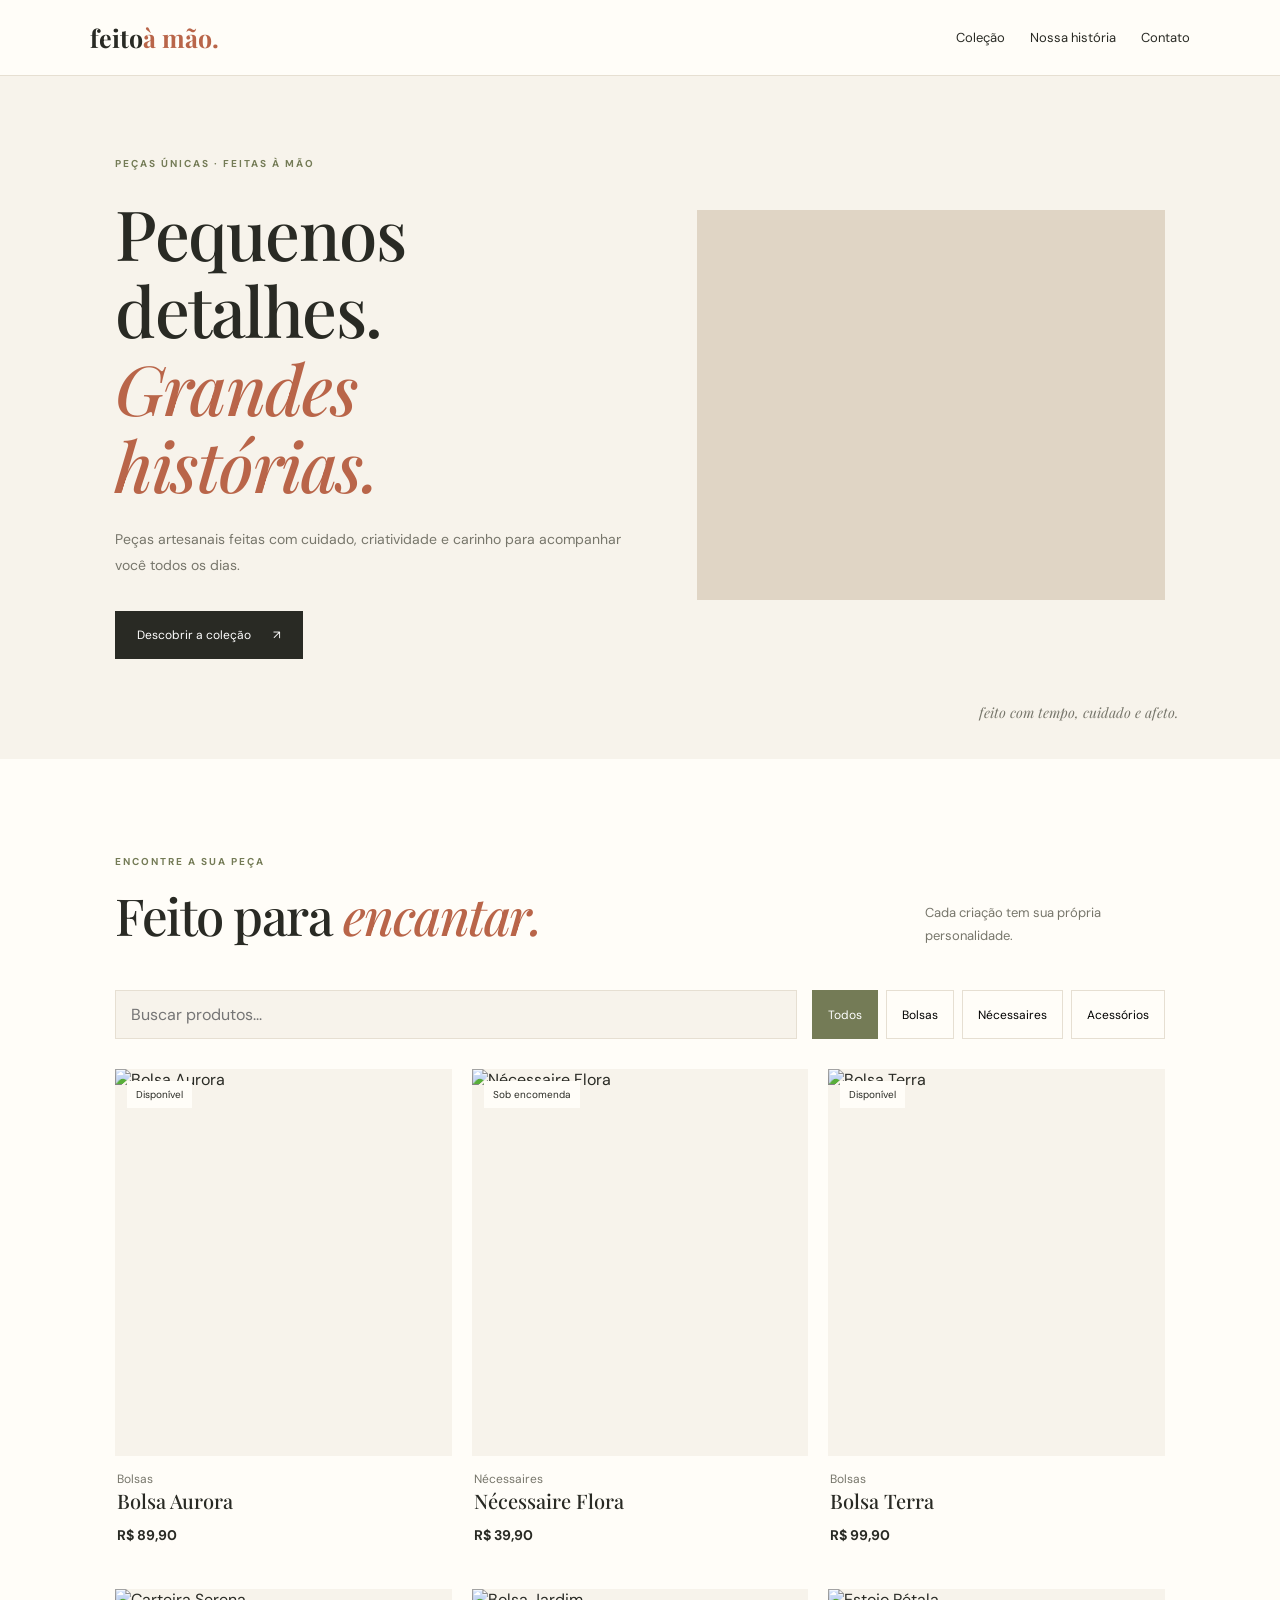
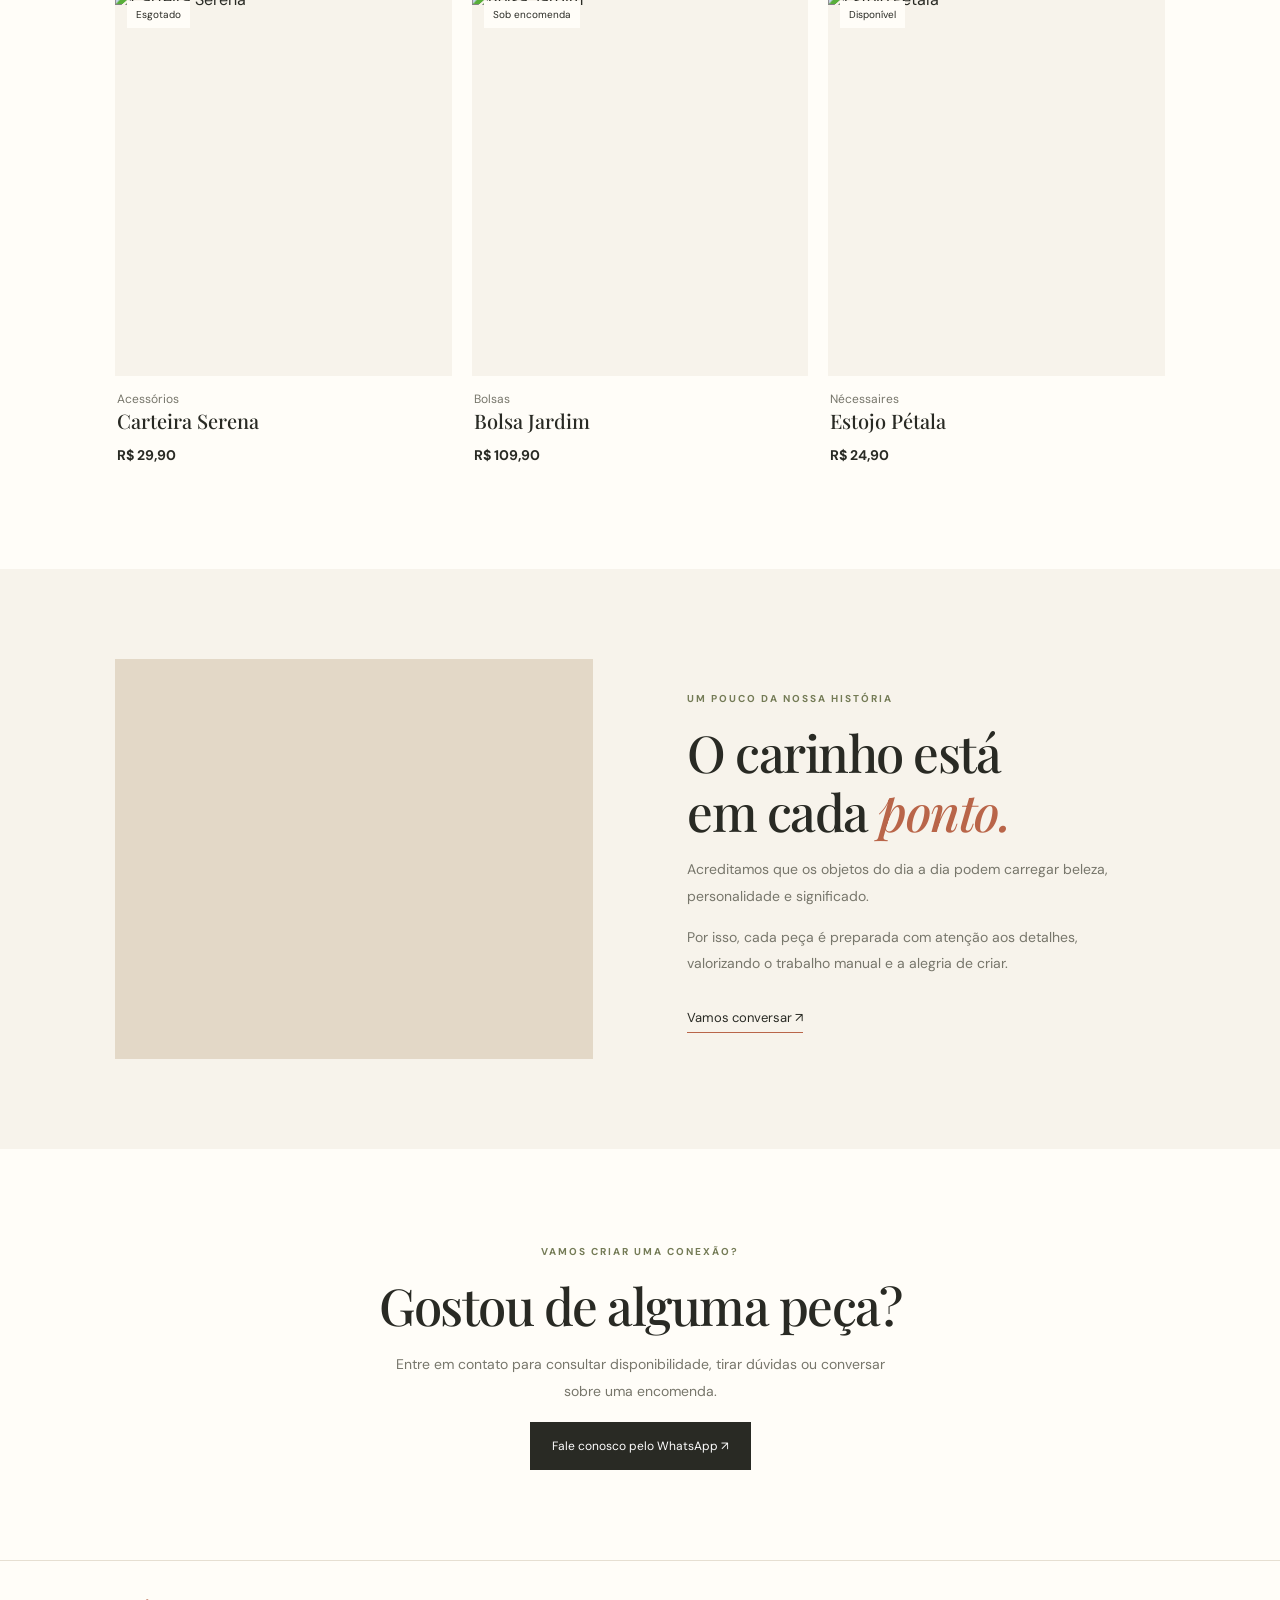
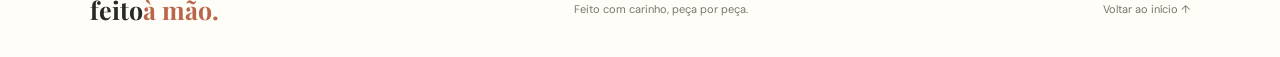
==== index.html @ cd2b4260 "Criar index.html" ====
<!DOCTYPE html>
<html lang="pt-BR">
<head>
  <meta charset="UTF-8">
  <meta name="viewport" content="width=device-width, initial-scale=1.0">
  <meta name="theme-color" content="#f7f3eb">
  <meta name="description" content="Peças artesanais feitas com carinho. Conheça nossa coleção de bolsas, nécessaires e acessórios.">
  <title>Feito à Mão | Vitrine Artesanal</title>

  <link rel="preconnect" href="https://fonts.googleapis.com">
  <link rel="preconnect" href="https://fonts.gstatic.com" crossorigin>
  <link href="https://fonts.googleapis.com/css2?family=DM+Sans:wght@400;500;600;700&family=Playfair+Display:wght@500;600;700&display=swap" rel="stylesheet">

  <link rel="stylesheet" href="styles.css">
  <script src="app.js" defer></script>
</head>
<body>
  <header class="header">
    <a class="logo" href="#inicio">feito<span>à mão.</span></a>
    <nav>
      <a href="#catalogo">Coleção</a>
      <a href="#sobre">Nossa história</a>
      <a href="#contato">Contato</a>
    </nav>
  </header>

  <main>
    <section class="hero" id="inicio">
      <div class="hero-text">
        <span class="eyebrow">PEÇAS ÚNICAS · FEITAS À MÃO</span>
        <h1>Pequenos detalhes.<br><em>Grandes histórias.</em></h1>
        <p>Peças artesanais feitas com cuidado, criatividade e carinho para acompanhar você todos os dias.</p>
        <a class="button" href="#catalogo">Descobrir a coleção <span>↗</span></a>
      </div>
      <div class="hero-image" role="img" aria-label="Peças artesanais em tons naturais"></div>
      <div class="hero-note">feito com tempo, cuidado e afeto.</div>
    </section>

    <section class="catalog section" id="catalogo">
      <div class="section-heading">
        <div>
          <span class="eyebrow">ENCONTRE A SUA PEÇA</span>
          <h2>Feito para <em>encantar.</em></h2>
        </div>
        <p>Cada criação tem sua própria personalidade.</p>
      </div>

      <div class="filters">
        <input id="search" type="search" placeholder="Buscar produtos..." aria-label="Buscar produtos">
        <div id="categories" class="categories"></div>
      </div>

      <div id="products" class="products"></div>
      <p id="empty" class="empty" hidden>Nenhum produto encontrado. Tente outra busca.</p>
    </section>

    <section class="about section" id="sobre">
      <div class="about-image" role="img" aria-label="Materiais de costura e artesanato"></div>
      <div class="about-text">
        <span class="eyebrow">UM POUCO DA NOSSA HISTÓRIA</span>
        <h2>O carinho está<br>em cada <em>ponto.</em></h2>
        <p>Acreditamos que os objetos do dia a dia podem carregar beleza, personalidade e significado.</p>
        <p>Por isso, cada peça é preparada com atenção aos detalhes, valorizando o trabalho manual e a alegria de criar.</p>
        <a href="#contato" class="text-link">Vamos conversar ↗</a>
      </div>
    </section>

    <section class="contact section" id="contato">
      <span class="eyebrow">VAMOS CRIAR UMA CONEXÃO?</span>
      <h2>Gostou de alguma peça?</h2>
      <p>Entre em contato para consultar disponibilidade, tirar dúvidas ou conversar sobre uma encomenda.</p>
      <a class="button" id="contact-link" href="#catalogo">Fale conosco pelo WhatsApp ↗</a>
    </section>
  </main>

  <footer>
    <a class="logo" href="#inicio">feito<span>à mão.</span></a>
    <p>Feito com carinho, peça por peça.</p>
    <a href="#inicio">Voltar ao início ↑</a>
  </footer>

  <dialog id="product-dialog" class="product-dialog">
    <button id="close-dialog" class="close-dialog" aria-label="Fechar">×</button>
    <div id="dialog-content"></div>
  </dialog>
</body>
</html>
---- styles.css ----
:root {
  --cream: #f7f3eb;
  --paper: #fffdf8;
  --ink: #292a24;
  --muted: #77766b;
  --clay: #b96549;
  --olive: #747b56;
  --line: #e6dfd2;
  --serif: "Playfair Display", Georgia, serif;
  --sans: "DM Sans", Arial, sans-serif;
}

* { box-sizing: border-box; }

html {
  scroll-behavior: smooth;
  scroll-padding-top: 85px;
}

body {
  margin: 0;
  background: var(--paper);
  color: var(--ink);
  font-family: var(--sans);
}

a { color: inherit; text-decoration: none; }
button, input { font: inherit; }

.header {
  min-height: 76px;
  padding: 18px 7%;
  display: flex;
  justify-content: space-between;
  align-items: center;
  gap: 20px;
  border-bottom: 1px solid var(--line);
  background: var(--paper);
}

.logo {
  font-family: var(--serif);
  font-size: 25px;
  font-weight: 700;
  white-space: nowrap;
}

.logo span { color: var(--clay); }

nav { display: flex; gap: 25px; font-size: 13px; }
nav a:hover, footer a:hover { color: var(--clay); }

.hero {
  position: relative;
  display: grid;
  grid-template-columns: 1fr 0.9fr;
  align-items: center;
  gap: 6%;
  padding: 75px 9% 100px;
  background: var(--cream);
}

.hero-text { max-width: 520px; }
.eyebrow {
  color: var(--olive);
  font-size: 10px;
  letter-spacing: 2px;
  font-weight: 700;
}

h1, h2 {
  font-family: var(--serif);
  font-weight: 500;
  letter-spacing: -1.5px;
}

h1 { font-size: clamp(42px, 5.4vw, 72px); line-height: 1.12; margin: 22px 0; }
h2 { font-size: clamp(34px, 4vw, 51px); line-height: 1.15; margin: 16px 0; }
h1 em, h2 em { color: var(--clay); font-weight: 500; }

.hero-text p, .about-text p, .contact p {
  color: var(--muted);
  line-height: 1.9;
  font-size: 14px;
}

.button {
  display: inline-flex;
  align-items: center;
  justify-content: center;
  gap: 22px;
  padding: 15px 21px;
  background: var(--ink);
  color: white;
  font-size: 12px;
  margin-top: 18px;
  border: 1px solid var(--ink);
  transition: background .2s, transform .2s;
}

.button:hover { background: var(--clay); border-color: var(--clay); transform: translateY(-2px); }

.hero-image {
  min-height: 390px;
  background: #e0d5c5 url("https://images.unsplash.com/photo-1553062407-98eeb64c6a62?auto=format&fit=crop&w=1000&q=85") center/cover;
}

.hero-note {
  position: absolute;
  right: 8%;
  bottom: 37px;
  font-family: var(--serif);
  font-style: italic;
  color: var(--muted);
  font-size: 14px;
}

.section { padding: 90px 9%; }

.section-heading {
  display: flex;
  align-items: end;
  justify-content: space-between;
  gap: 25px;
  margin-bottom: 30px;
}

.section-heading p { max-width: 240px; color: var(--muted); font-size: 13px; line-height: 1.8; }

.filters { display: flex; flex-wrap: wrap; gap: 15px; margin-bottom: 30px; }

#search {
  flex: 1;
  min-width: 180px;
  padding: 13px 15px;
  background: var(--cream);
  border: 1px solid var(--line);
  outline-color: var(--clay);
}

.categories { display: flex; flex-wrap: wrap; gap: 8px; }

.category-button {
  padding: 12px 15px;
  border: 1px solid var(--line);
  background: transparent;
  cursor: pointer;
  font-size: 12px;
}

.category-button.active, .category-button:hover {
  background: var(--olive);
  color: white;
  border-color: var(--olive);
}

.products {
  display: grid;
  grid-template-columns: repeat(3, minmax(0, 1fr));
  gap: 30px 20px;
}

.product-card { min-width: 0; cursor: pointer; }

.product-image {
  position: relative;
  aspect-ratio: 4 / 4.6;
  overflow: hidden;
  background: var(--cream);
}

.product-image img {
  width: 100%;
  height: 100%;
  object-fit: cover;
  transition: transform .4s;
}

.product-card:hover img { transform: scale(1.04); }

.product-status {
  position: absolute;
  top: 12px;
  left: 12px;
  padding: 7px 9px;
  background: var(--paper);
  font-size: 10px;
}

.product-info { padding: 15px 2px; }
.product-info h3 { margin: 0 0 7px; font-family: var(--serif); font-size: 20px; font-weight: 500; }
.product-info p { margin: 0; color: var(--muted); font-size: 12px; }
.product-price { display: block; margin-top: 12px; font-weight: 700; font-size: 14px; }

.empty { color: var(--muted); text-align: center; padding: 35px; }

.about {
  display: grid;
  grid-template-columns: 1fr 1fr;
  align-items: center;
  gap: 9%;
  background: var(--cream);
}

.about-image {
  min-height: 400px;
  background: #e3d8c7 url("https://images.unsplash.com/photo-1452860606245-08befc0ff44b?auto=format&fit=crop&w=1000&q=85") center/cover;
}

.about-text { max-width: 440px; }
.text-link { display: inline-block; margin-top: 18px; border-bottom: 1px solid var(--clay); padding-bottom: 6px; font-size: 13px; }

.contact { text-align: center; max-width: 760px; margin: auto; }
.contact p { max-width: 520px; margin: 0 auto; }

footer {
  padding: 30px 7%;
  display: flex;
  align-items: center;
  justify-content: space-between;
  gap: 20px;
  border-top: 1px solid var(--line);
}

footer p, footer > a:last-child { font-size: 11px; color: var(--muted); }

.product-dialog {
  border: 0;
  padding: 30px;
  width: min(560px, calc(100% - 28px));
  max-height: 90vh;
  overflow: auto;
  background: var(--paper);
  color: var(--ink);
}

.product-dialog::backdrop { background: #171711b8; }

.close-dialog {
  float: right;
  border: 0;
  background: transparent;
  font-size: 30px;
  cursor: pointer;
}

.dialog-image { width: 100%; max-height: 340px; object-fit: cover; }
.dialog-description { color: var(--muted); line-height: 1.8; }

@media (max-width: 700px) {
  .header { padding: 17px 5%; flex-wrap: wrap; }
  .logo { font-size: 23px; }
  nav { gap: 14px; font-size: 11px; }
  .hero { grid-template-columns: 1fr; padding: 55px 6% 75px; gap: 30px; }
  .hero-image { min-height: 290px; }
  .hero-note { right: 6%; bottom: 25px; font-size: 12px; }
  .section { padding: 65px 6%; }
  .section-heading { align-items: start; flex-direction: column; gap: 0; }
  .products { grid-template-columns: repeat(2, minmax(0, 1fr)); gap: 23px 13px; }
  .product-info h3 { font-size: 17px; }
  .about { grid-template-columns: 1fr; gap: 35px; }
  .about-image { min-height: 280px; }
  footer { padding: 25px 6%; flex-wrap: wrap; }
  footer p { order: 3; width: 100%; }
}

@media (max-width: 380px) {
  nav { gap: 9px; }
  .products { grid-template-columns: 1fr; }
  .product-image { aspect-ratio: 4 / 3.5; }
}

@media (prefers-reduced-motion: reduce) {
  *, *::before, *::after {
    scroll-behavior: auto !important;
    transition-duration: .01ms !important;
    animation-duration: .01ms !important;
  }
}
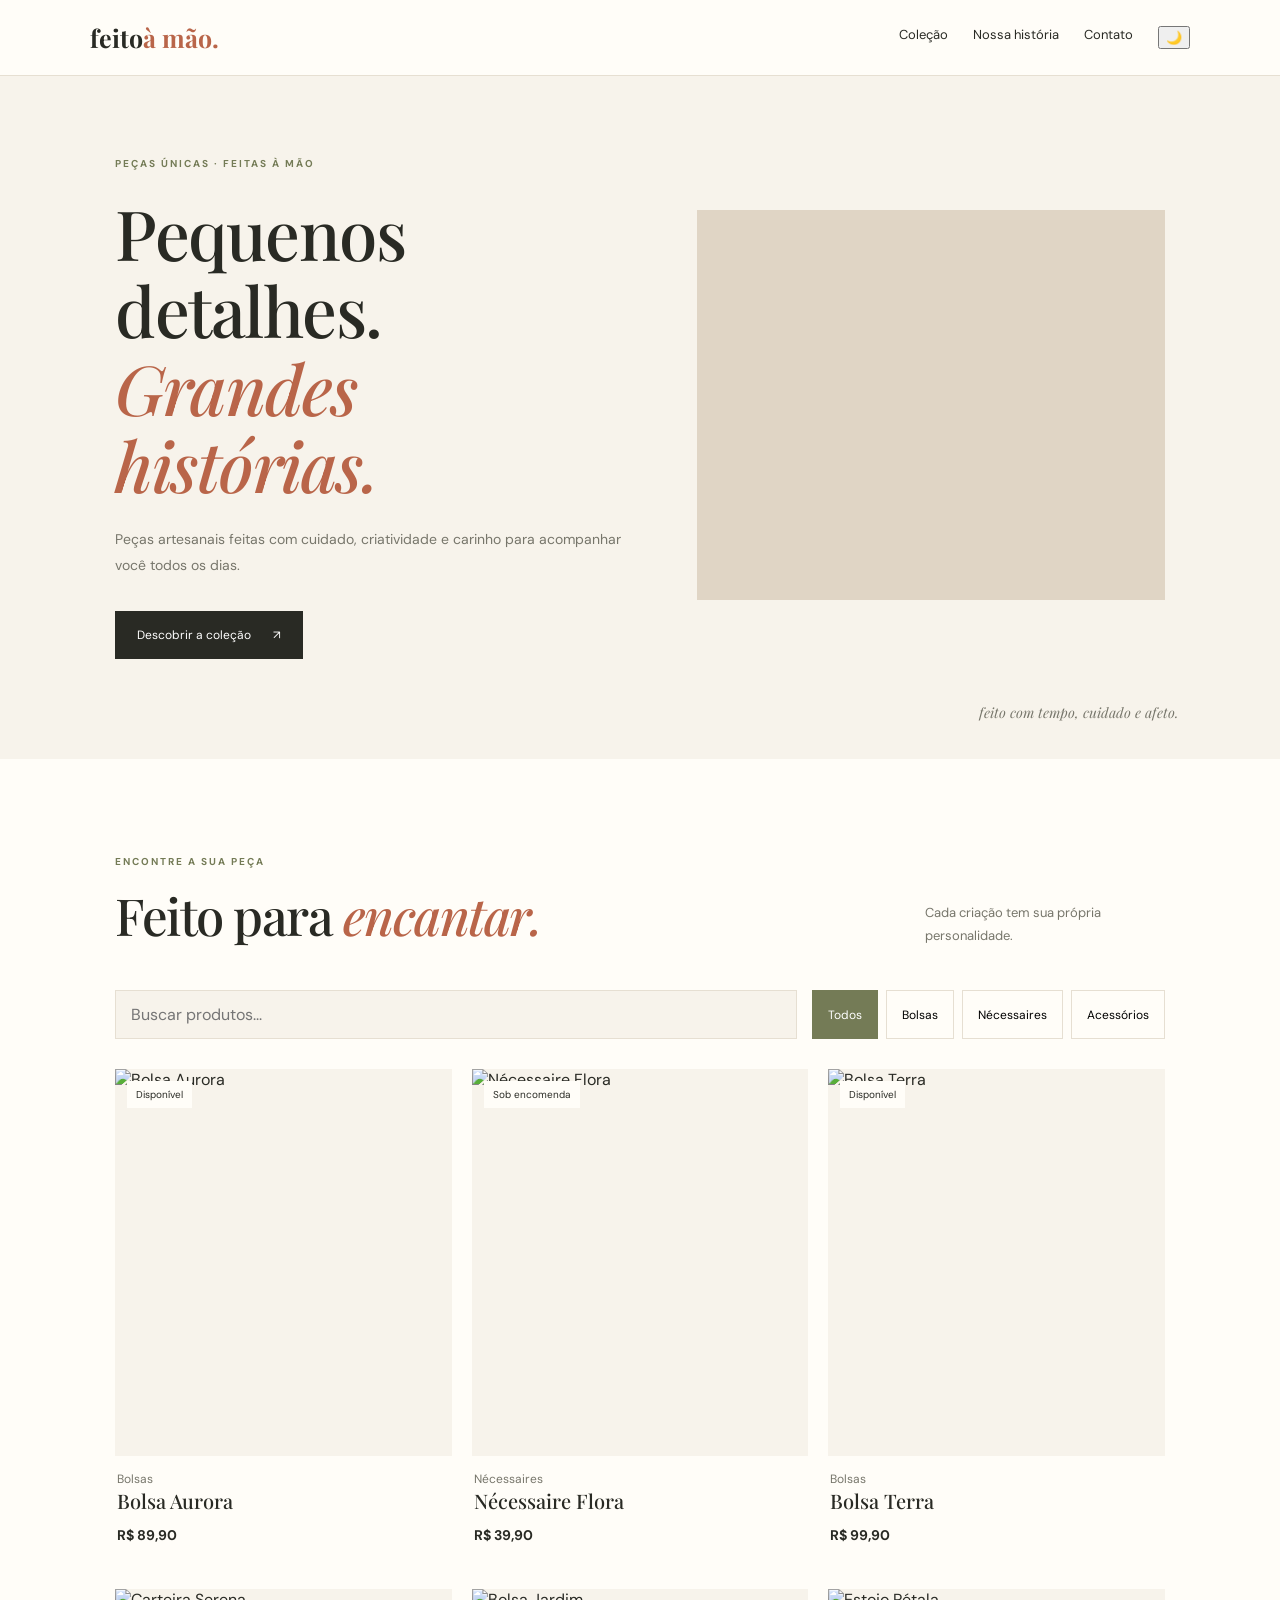
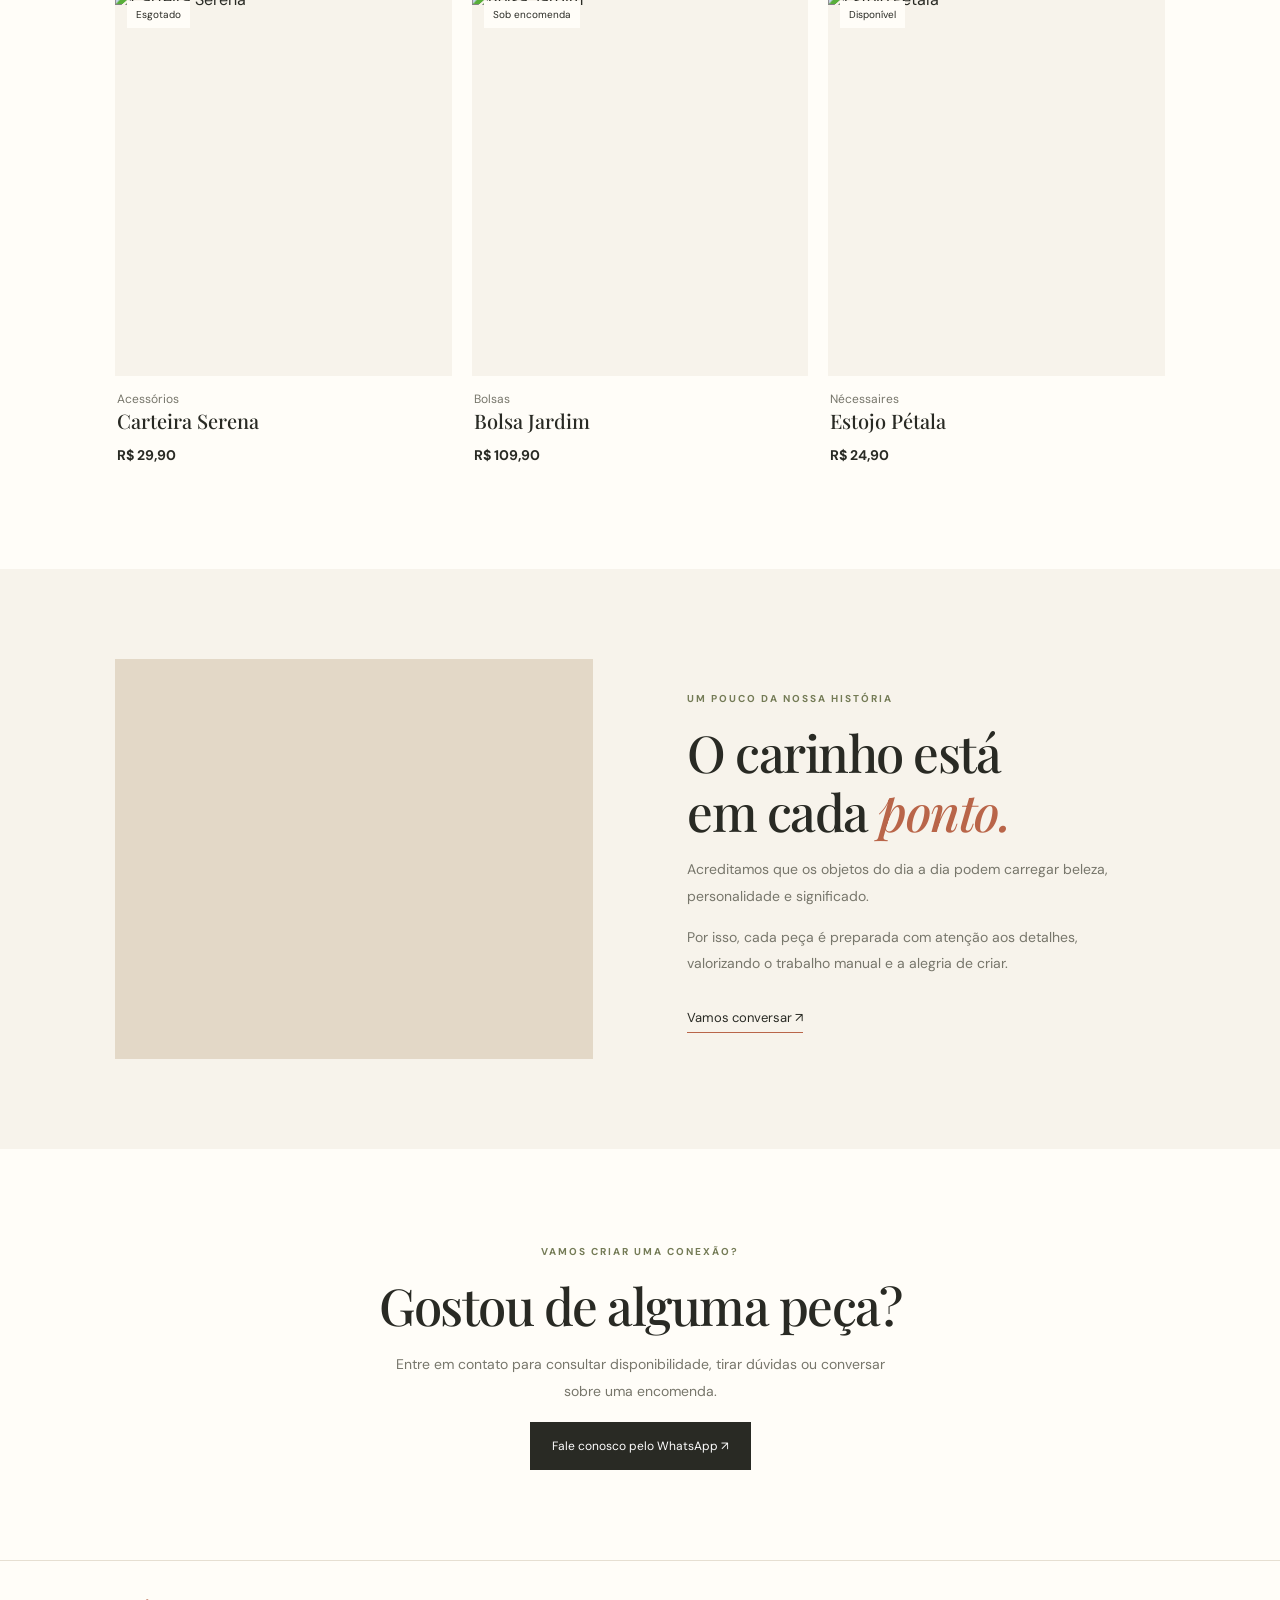
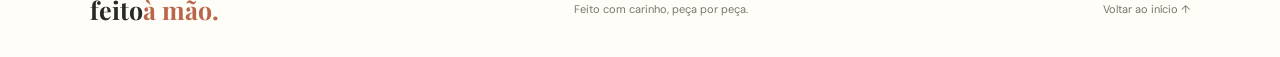
==== commit 8c29c5ab: "Atualizar o index.html" ====
--- a/index.html
+++ b/index.html
@@ -17,12 +17,16 @@
 </head>
 <body>
   <header class="header">
-    <a class="logo" href="#inicio">feito<span>à mão.</span></a>
-    <nav>
-      <a href="#catalogo">Coleção</a>
-      <a href="#sobre">Nossa história</a>
-      <a href="#contato">Contato</a>
-    </nav>
+    <a class="logo" href="#inicio">feito<span>à mão.</span></a>    
+<nav>
+  <a href="#catalogo">Coleção</a>
+  <a href="#sobre">Nossa história</a>
+  <a href="#contato">Contato</a>
+  <button id="publicThemeToggle" type="button"
+    class="theme-toggle" aria-label="Ativar modo escuro">
+    🌙
+  </button>
+</nav>
   </header>
 
   <main>
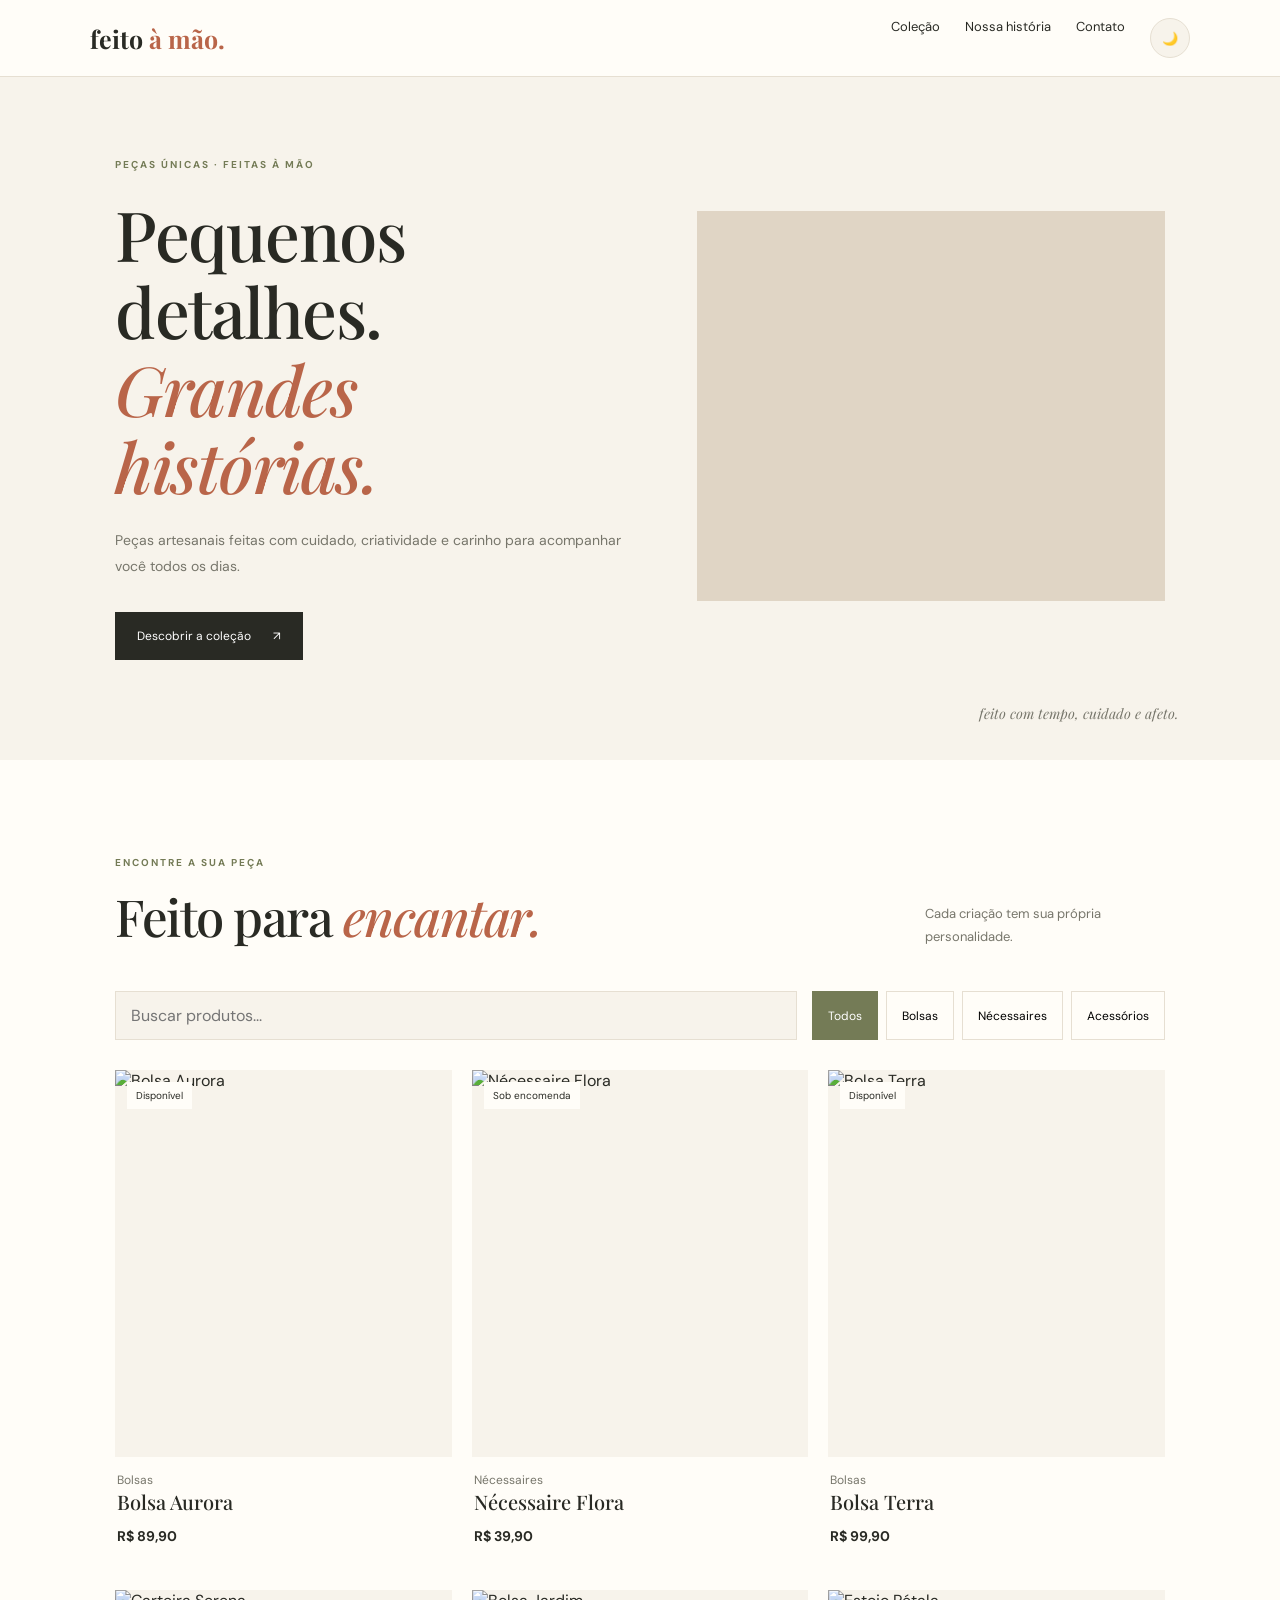
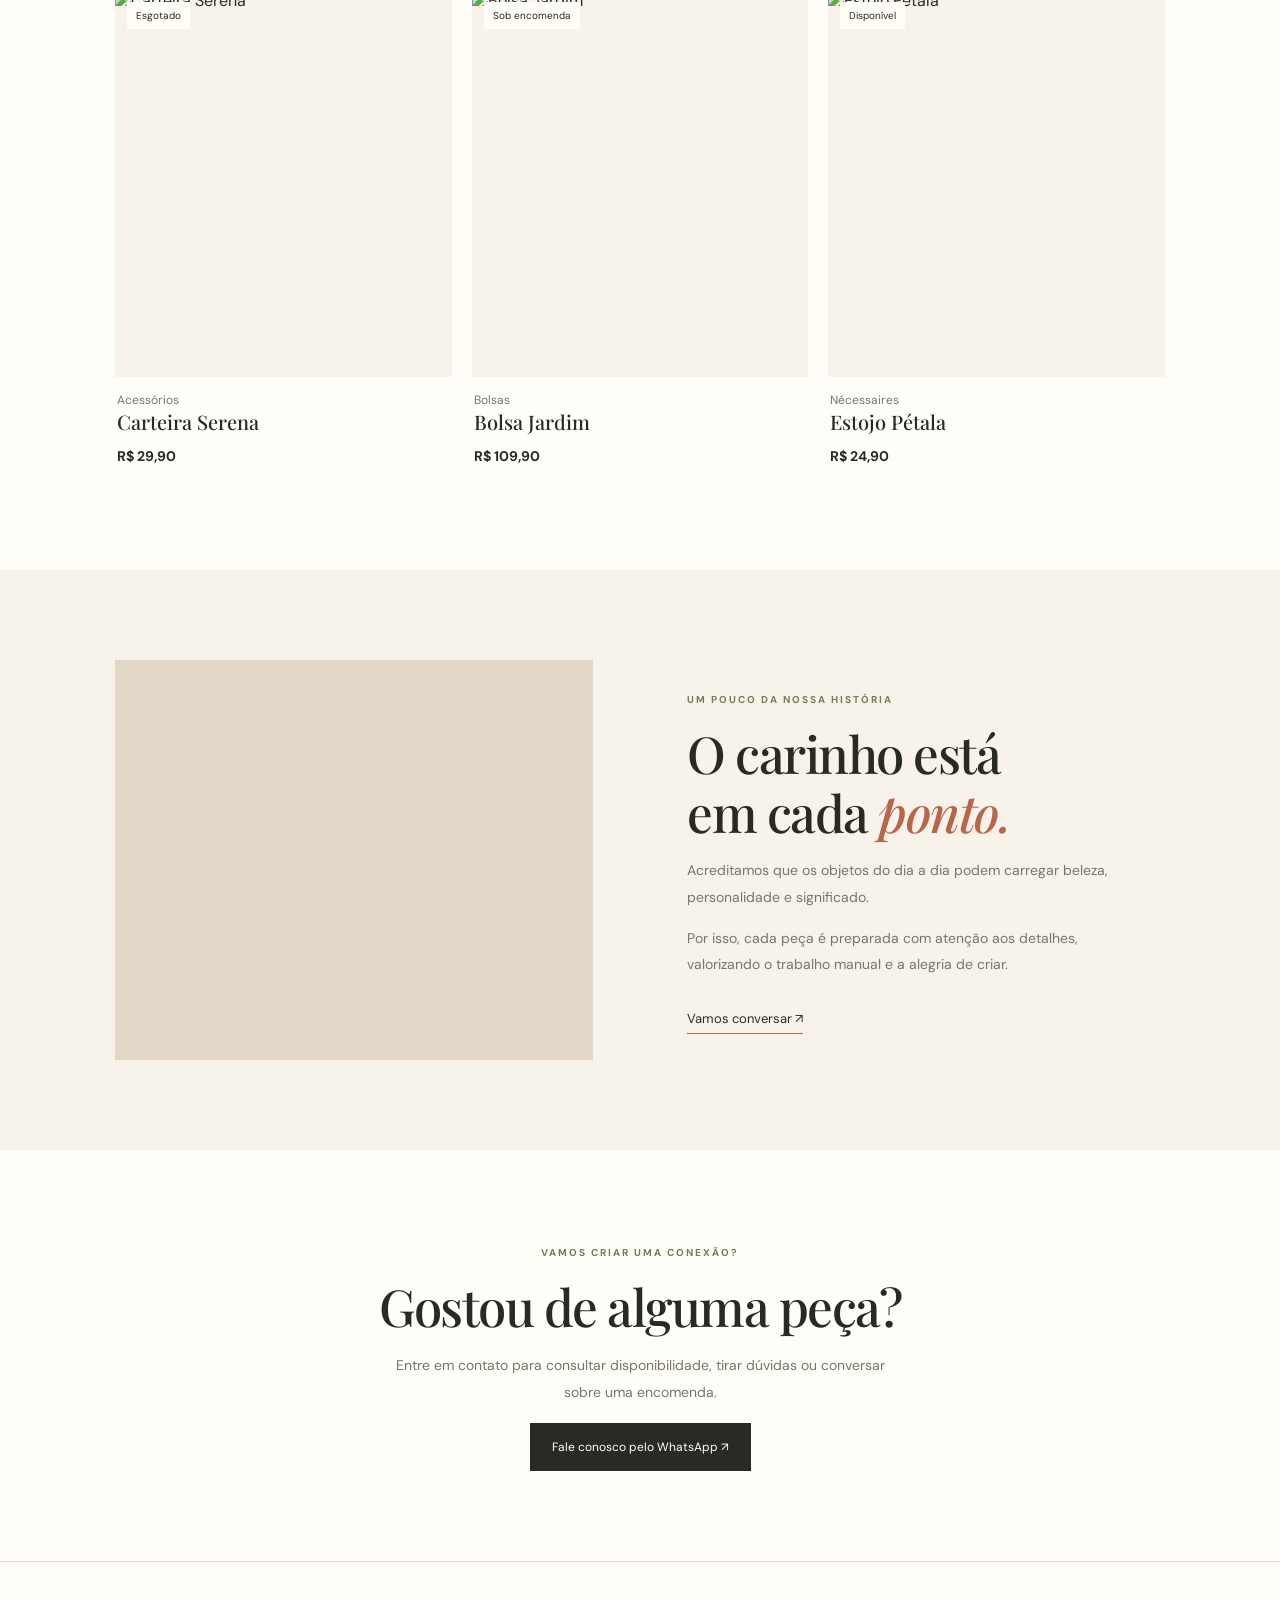
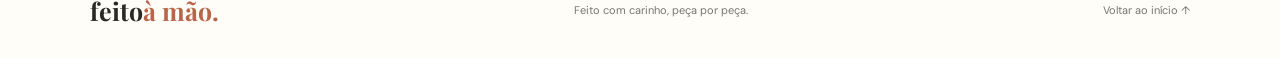
==== commit 7ddfa01d: "Atualizar o index.html" ====
--- a/index.html
+++ b/index.html
@@ -17,7 +17,7 @@
 </head>
 <body>
   <header class="header">
-    <a class="logo" href="#inicio">feito<span>à mão.</span></a>    
+    <a class="logo" href="#inicio">feito <span>à mão.</span></a>    
 <nav>
   <a href="#catalogo">Coleção</a>
   <a href="#sobre">Nossa história</a>
--- a/styles.css
+++ b/styles.css
@@ -278,3 +278,83 @@
     animation-duration: .01ms !important;
   }
 }
+
+
+
+
+
+/* Alternância de tema da vitrine */
+
+:root[data-public-theme="dark"] {
+  color-scheme: dark;
+  --cream: #1b1921;
+  --paper: #121117;
+  --ink: #f1edf5;
+  --muted: #b3aab9;
+  --clay: #d4a0bd;
+  --olive: #a4b58b;
+  --line: #38323d;
+}
+
+:root[data-public-theme="dark"] .hero,
+:root[data-public-theme="dark"] .about {
+  background-color: var(--cream);
+}
+
+:root[data-public-theme="dark"] #search {
+  background: var(--cream);
+  color: var(--ink);
+  border-color: var(--line);
+}
+
+:root[data-public-theme="dark"] .category-button {
+  color: var(--ink);
+  border-color: var(--line);
+}
+
+:root[data-public-theme="dark"] .category-button.active,
+:root[data-public-theme="dark"] .category-button:hover {
+  background: var(--olive);
+  color: #121117;
+  border-color: var(--olive);
+}
+
+:root[data-public-theme="dark"] .product-status {
+  background: #24212b;
+  color: var(--ink);
+}
+
+:root[data-public-theme="dark"] .product-dialog {
+  background: var(--paper);
+  color: var(--ink);
+}
+
+.theme-toggle {
+  display: inline-grid;
+  place-items: center;
+  width: 40px;
+  height: 40px;
+  flex-shrink: 0;
+  border: 1px solid var(--line);
+  border-radius: 50%;
+  background: var(--cream);
+  color: var(--ink);
+  cursor: pointer;
+  transition: transform .2s, background .2s;
+}
+
+.theme-toggle:hover {
+  transform: rotate(8deg);
+}
+
+@media (max-width: 700px) {
+  .header nav {
+    align-items: center;
+  }
+
+  .theme-toggle {
+    width: 36px;
+    height: 36px;
+  }
+}
+
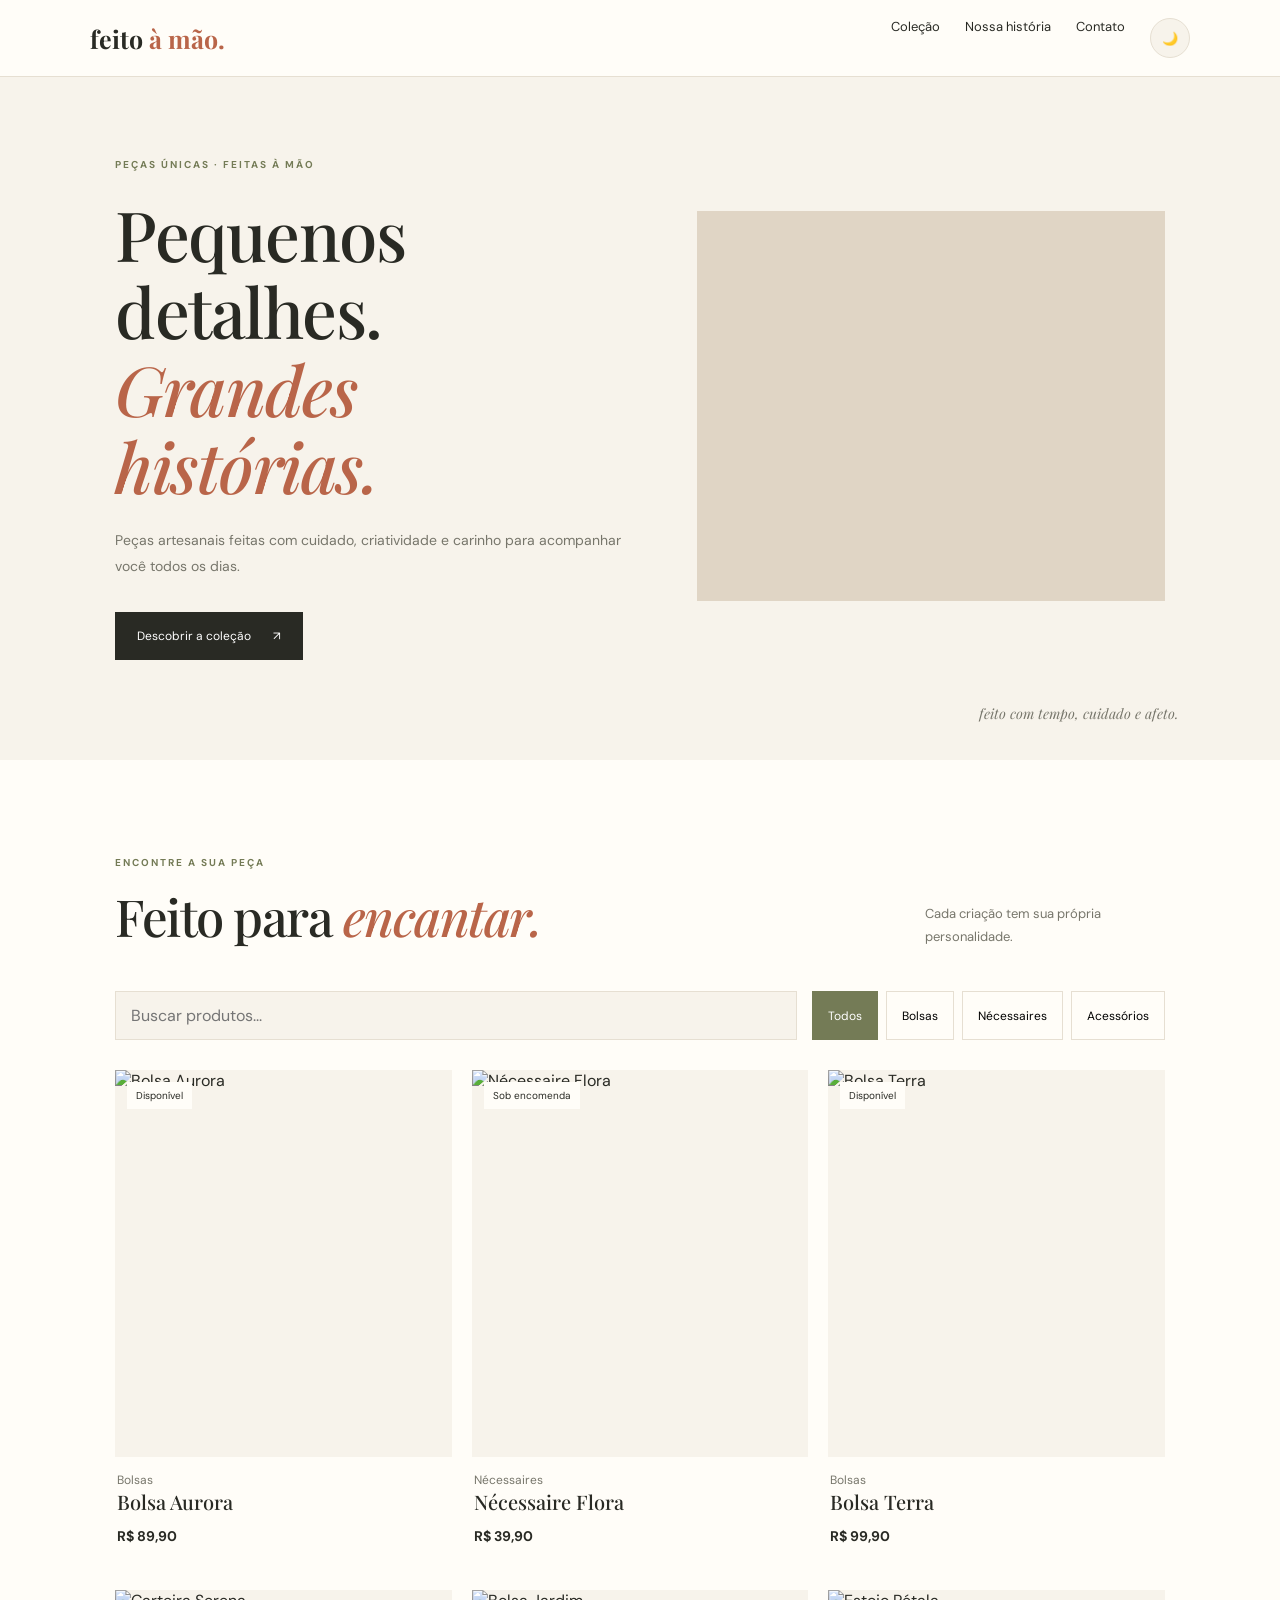
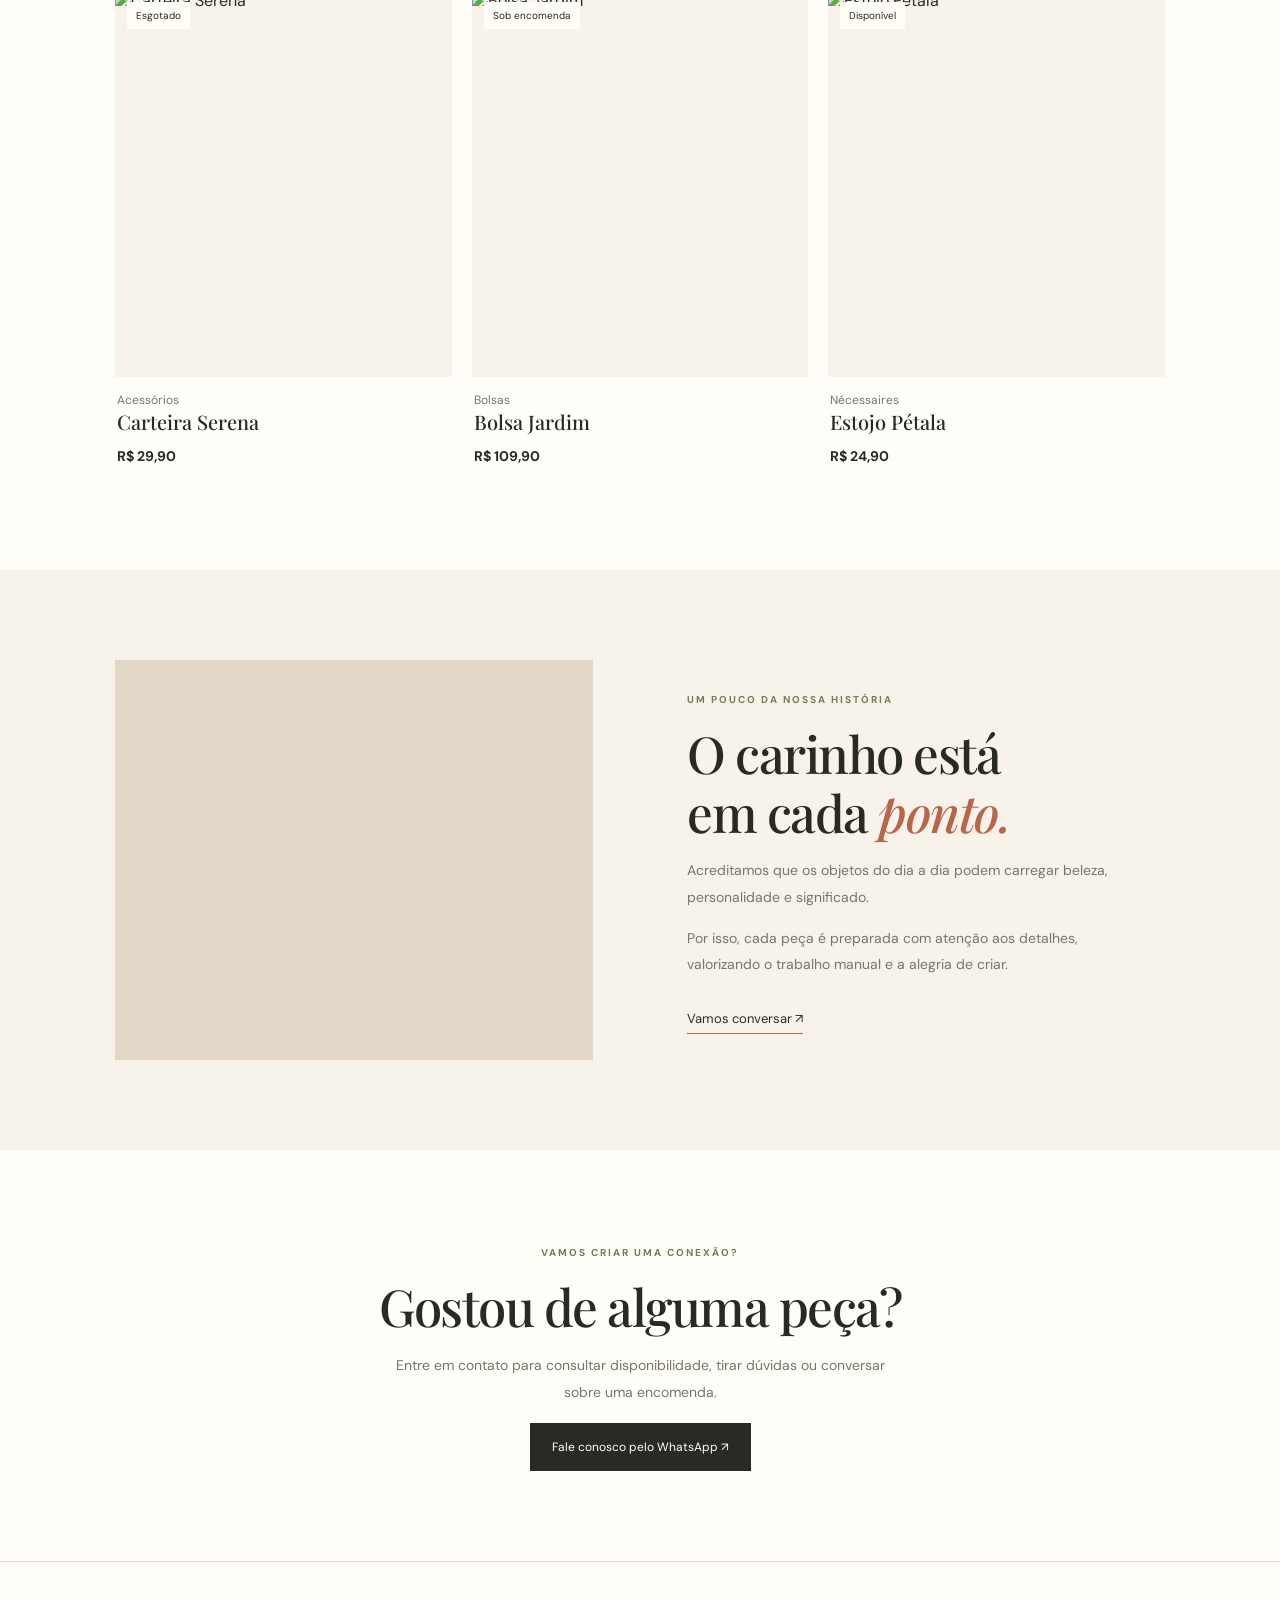
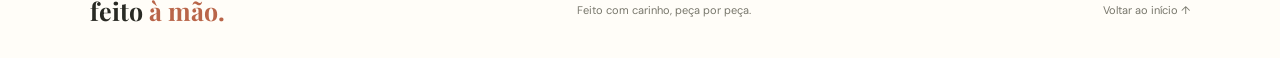
==== commit ab813d05: "Atualizar o index.html" ====
--- a/index.html
+++ b/index.html
@@ -79,7 +79,7 @@
   </main>
 
   <footer>
-    <a class="logo" href="#inicio">feito<span>à mão.</span></a>
+    <a class="logo" href="#inicio">feito <span>à mão.</span></a>
     <p>Feito com carinho, peça por peça.</p>
     <a href="#inicio">Voltar ao início ↑</a>
   </footer>
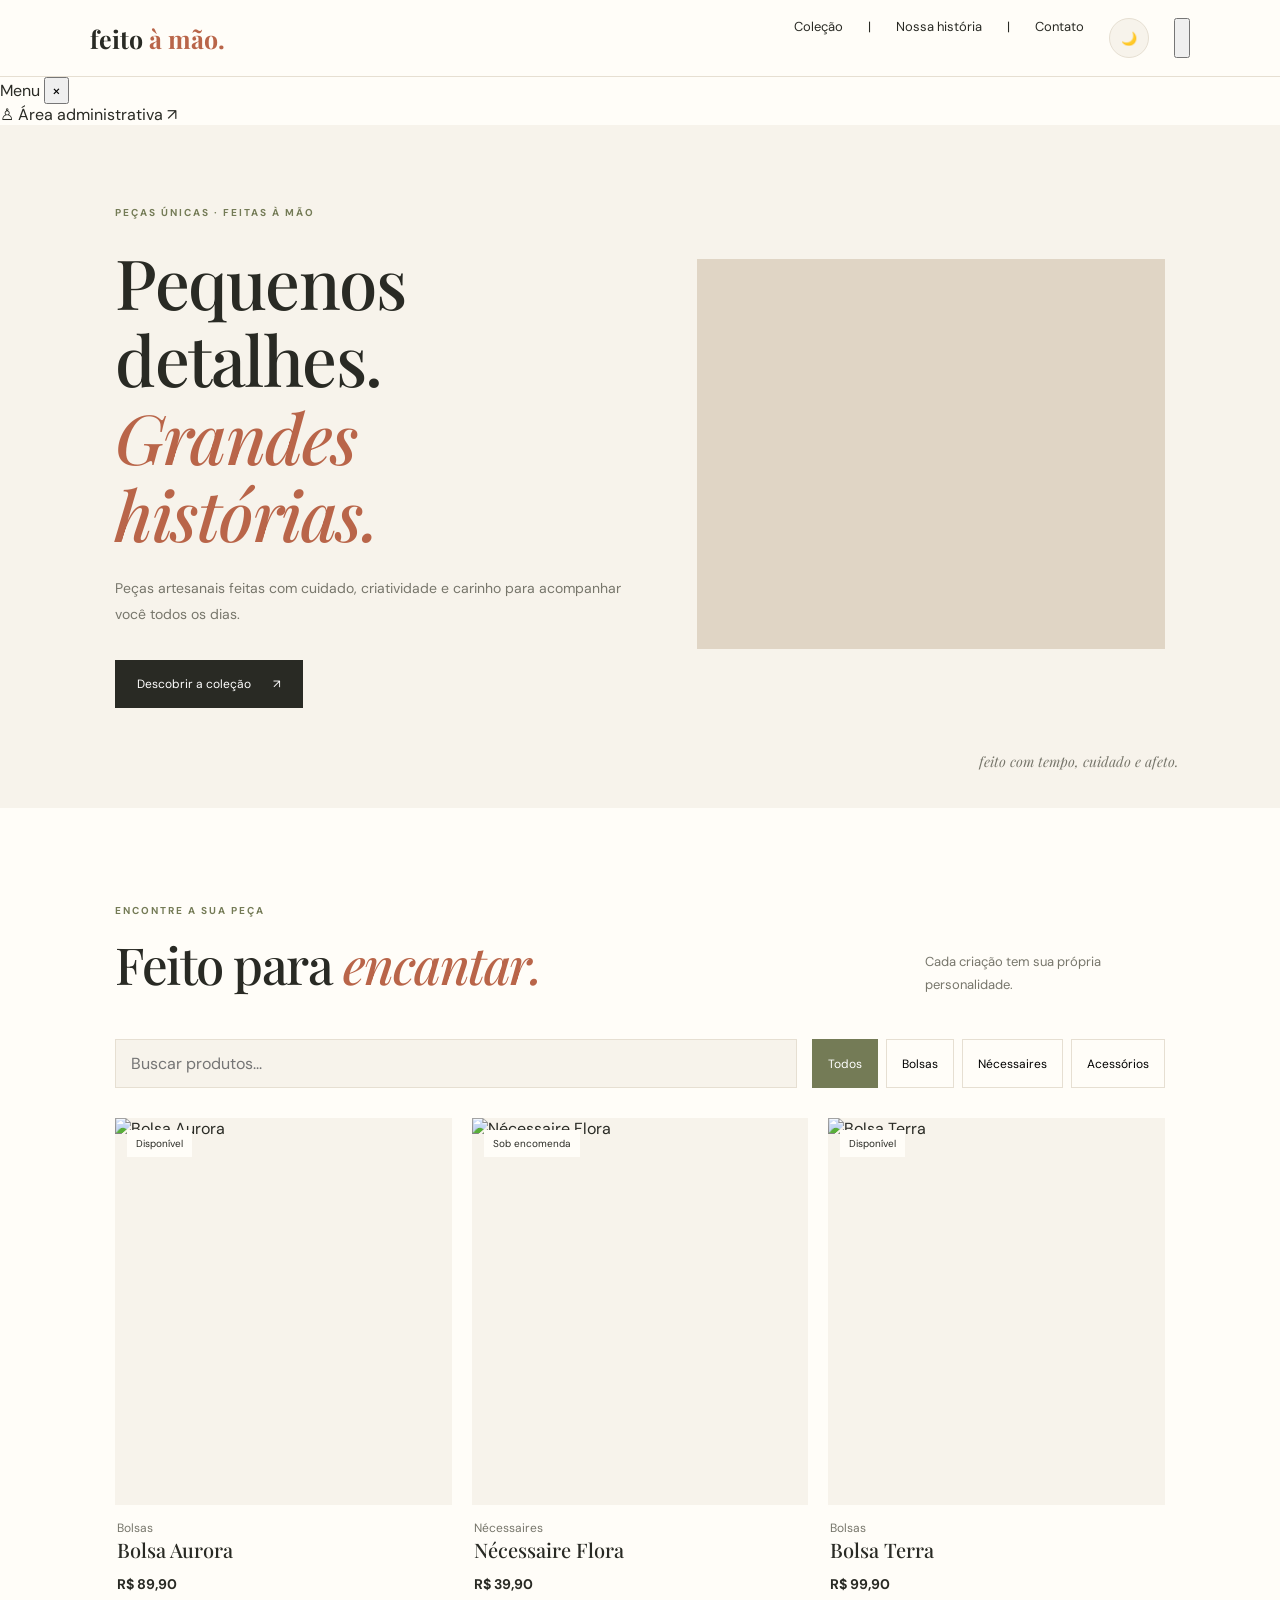
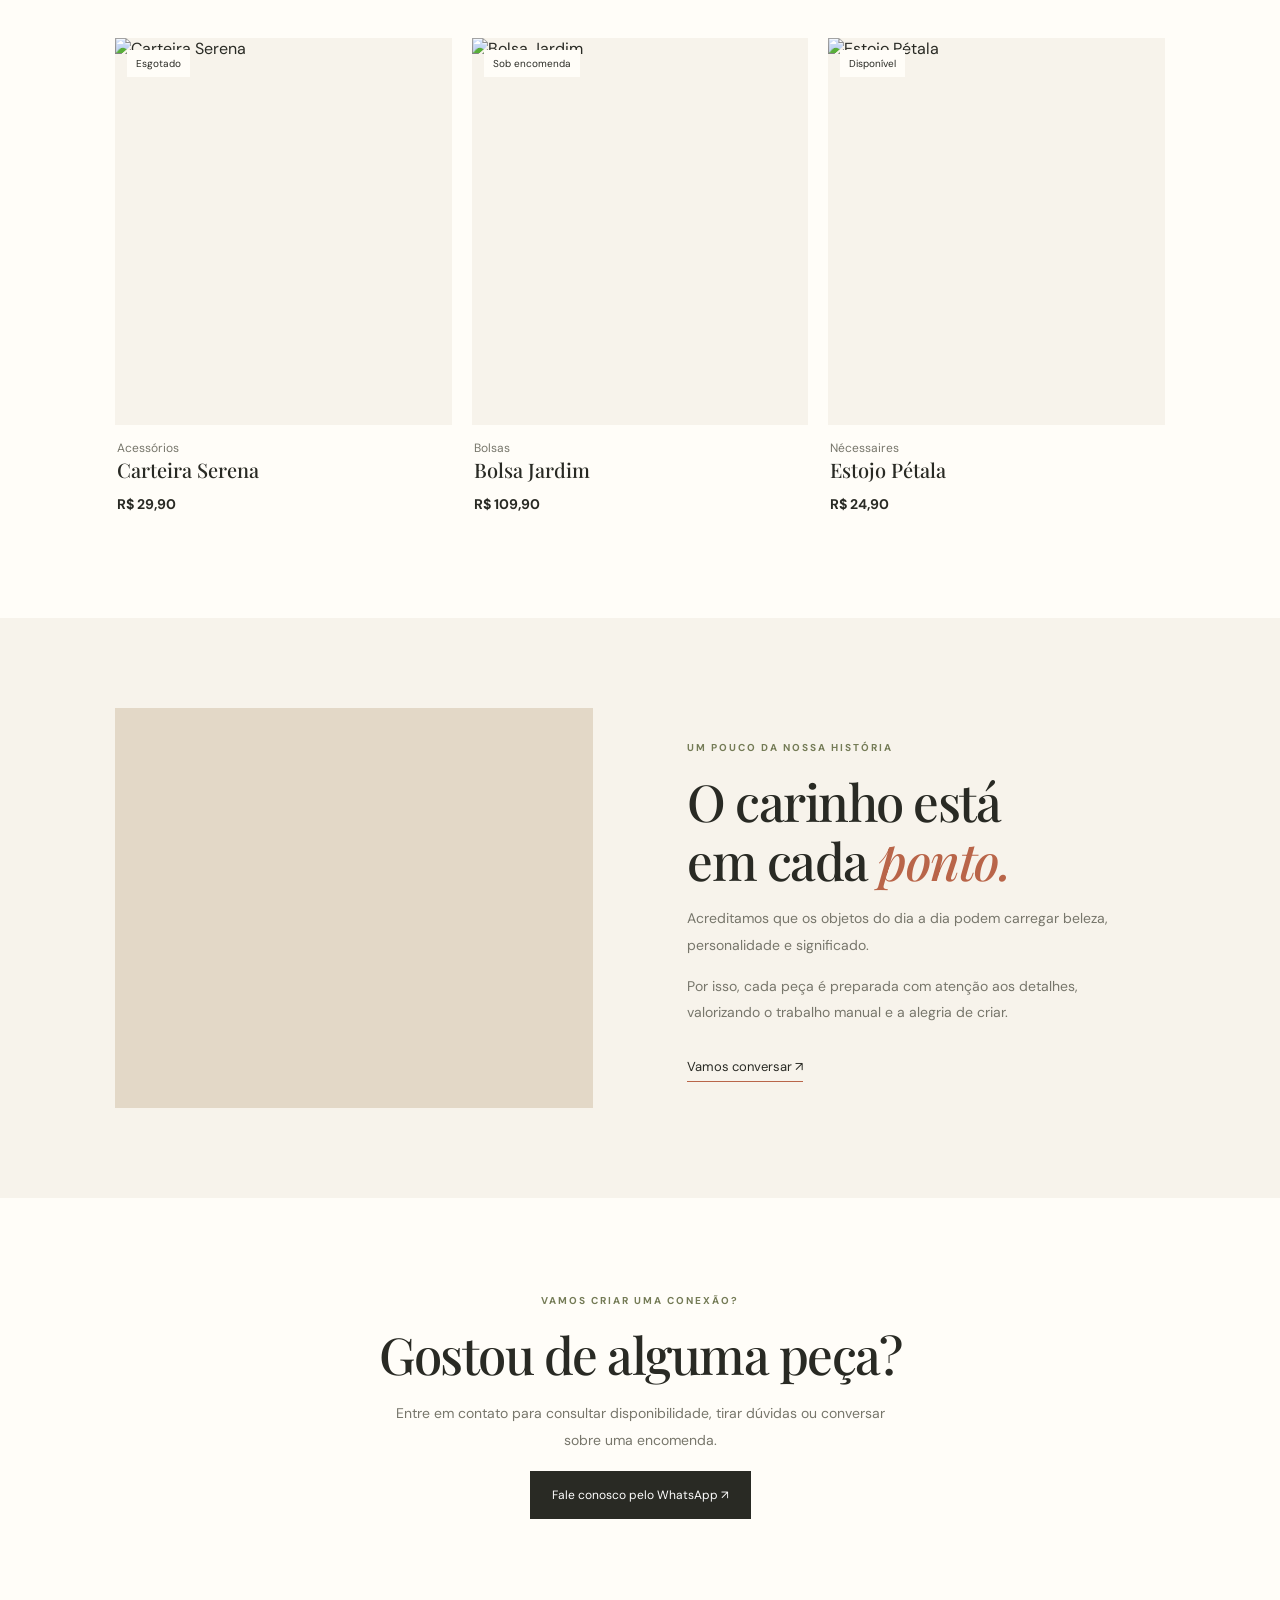
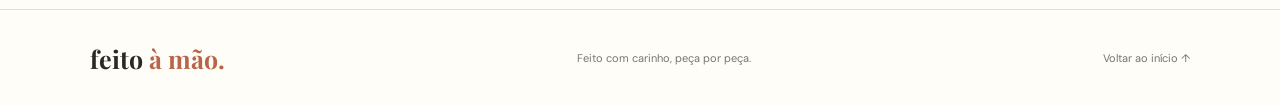
==== commit 550e35ae: "Atualizar o index.html" ====
--- a/index.html
+++ b/index.html
@@ -8,6 +8,21 @@
   <meta name="description" content="Peças artesanais feitas com carinho. Conheça nossa coleção de bolsas, nécessaires e acessórios.">
   <title>Feito à Mão | Vitrine Artesanal</title>
 
+  <!-- Open Graph / preview de link (WhatsApp, Telegram, etc.) -->
+  <meta property="og:type" content="website">
+  <meta property="og:locale" content="pt_BR">
+  <meta property="og:site_name" content="Feito à Mão">
+  <meta property="og:title" content="Feito à Mão | Vitrine Artesanal">
+  <meta property="og:description" content="Peças artesanais feitas com carinho. Conheça nossa coleção de bolsas, nécessaires e acessórios.">
+  <meta property="og:url" content="https://guilhermechieregato7-beep.github.io/website-/">
+  <!-- TODO: troque pela URL da foto de capa quando tiver uma pronta (ideal: 1200x630px, até ~300 KB) -->
+  <meta property="og:image" content="https://guilhermechieregato7-beep.github.io/website-/og-image.jpg">
+
+  <meta name="twitter:card" content="summary_large_image">
+  <meta name="twitter:title" content="Feito à Mão | Vitrine Artesanal">
+  <meta name="twitter:description" content="Peças artesanais feitas com carinho. Conheça nossa coleção de bolsas, nécessaires e acessórios.">
+  <meta name="twitter:image" content="https://guilhermechieregato7-beep.github.io/website-/og-image.jpg">
+
   <link rel="preconnect" href="https://fonts.googleapis.com">
   <link rel="preconnect" href="https://fonts.gstatic.com" crossorigin>
   <link href="https://fonts.googleapis.com/css2?family=DM+Sans:wght@400;500;600;700&family=Playfair+Display:wght@500;600;700&display=swap" rel="stylesheet">
@@ -16,18 +31,99 @@
   <script src="app.js" defer></script>
 </head>
 <body>
-  <header class="header">
-    <a class="logo" href="#inicio">feito <span>à mão.</span></a>    
-<nav>
-  <a href="#catalogo">Coleção</a>
-  <a href="#sobre">Nossa história</a>
-  <a href="#contato">Contato</a>
-  <button id="publicThemeToggle" type="button"
-    class="theme-toggle" aria-label="Ativar modo escuro">
-    🌙
-  </button>
-</nav>
-  </header>
+<header class="header">
+  <a class="logo" href="#inicio">
+    feito <span>à mão.</span>
+  </a>
+
+  <nav class="primary-nav" aria-label="Navegação principal">
+
+    <a href="#catalogo">Coleção</a>
+    <span class="nav-separator" aria-hidden="true">|</span>
+
+    <a href="#sobre">Nossa história</a>
+    <span class="nav-separator" aria-hidden="true">|</span>
+
+    <a href="#contato">Contato</a>
+
+    <button id="publicThemeToggle"
+      type="button"
+      class="theme-toggle"
+      aria-label="Ativar modo escuro">
+      🌙
+    </button>
+
+    <button
+      id="menuToggle"
+      class="menu-toggle"
+      type="button"
+      aria-label="Abrir menu"
+      aria-expanded="false"
+      aria-controls="sideDrawer">
+
+      <span></span>
+      <span></span>
+      <span></span>
+
+    </button>
+
+  </nav>
+</header>
+
+<!-- Fundo escurecido -->
+<button
+  id="menuBackdrop"
+  class="menu-backdrop"
+  type="button"
+  aria-label="Fechar menu"
+  hidden>
+</button>
+
+<!-- Gaveta lateral -->
+<aside
+  id="sideDrawer"
+  class="side-drawer"
+  aria-label="Menu adicional"
+  aria-hidden="true"
+  inert>
+
+  <div class="drawer-header">
+
+    <span class="drawer-title">Menu</span>
+
+    <button
+      id="closeMenu"
+      class="drawer-close"
+      type="button"
+      aria-label="Fechar menu">
+
+      ×
+
+    </button>
+
+  </div>
+
+  <div class="drawer-content">
+
+    <a href="./admin.html" class="drawer-admin-link">
+
+      <span class="drawer-link-icon" aria-hidden="true">
+        ♙
+      </span>
+
+      <span>Área administrativa</span>
+
+      <span class="drawer-arrow" aria-hidden="true">
+        ↗
+      </span>
+
+    </a>
+
+  </div>
+
+  <div class="drawer-footer"></div>
+
+</aside>
 
   <main>
     <section class="hero" id="inicio">
--- a/styles.css
+++ b/styles.css
@@ -358,3 +358,34 @@
   }
 }
 
+
+
+
+
+
+
+
+
+
+
+
+
+
+/* Botão rosa no modo escuro */
+:root[data-public-theme="dark"] .button,
+:root[data-public-theme="dark"] .button:hover,
+:root[data-public-theme="dark"] .button:active,
+:root[data-public-theme="dark"] .button:focus {
+    background: #D4A0BD !important;
+    border-color: #D4A0BD !important;
+    color: #211923 !important;
+    transform: none;
+}
+
+/* Transição suave */
+.button {
+    transition: background .2s ease,
+                border-color .2s ease,
+                transform .2s ease;
+}
+
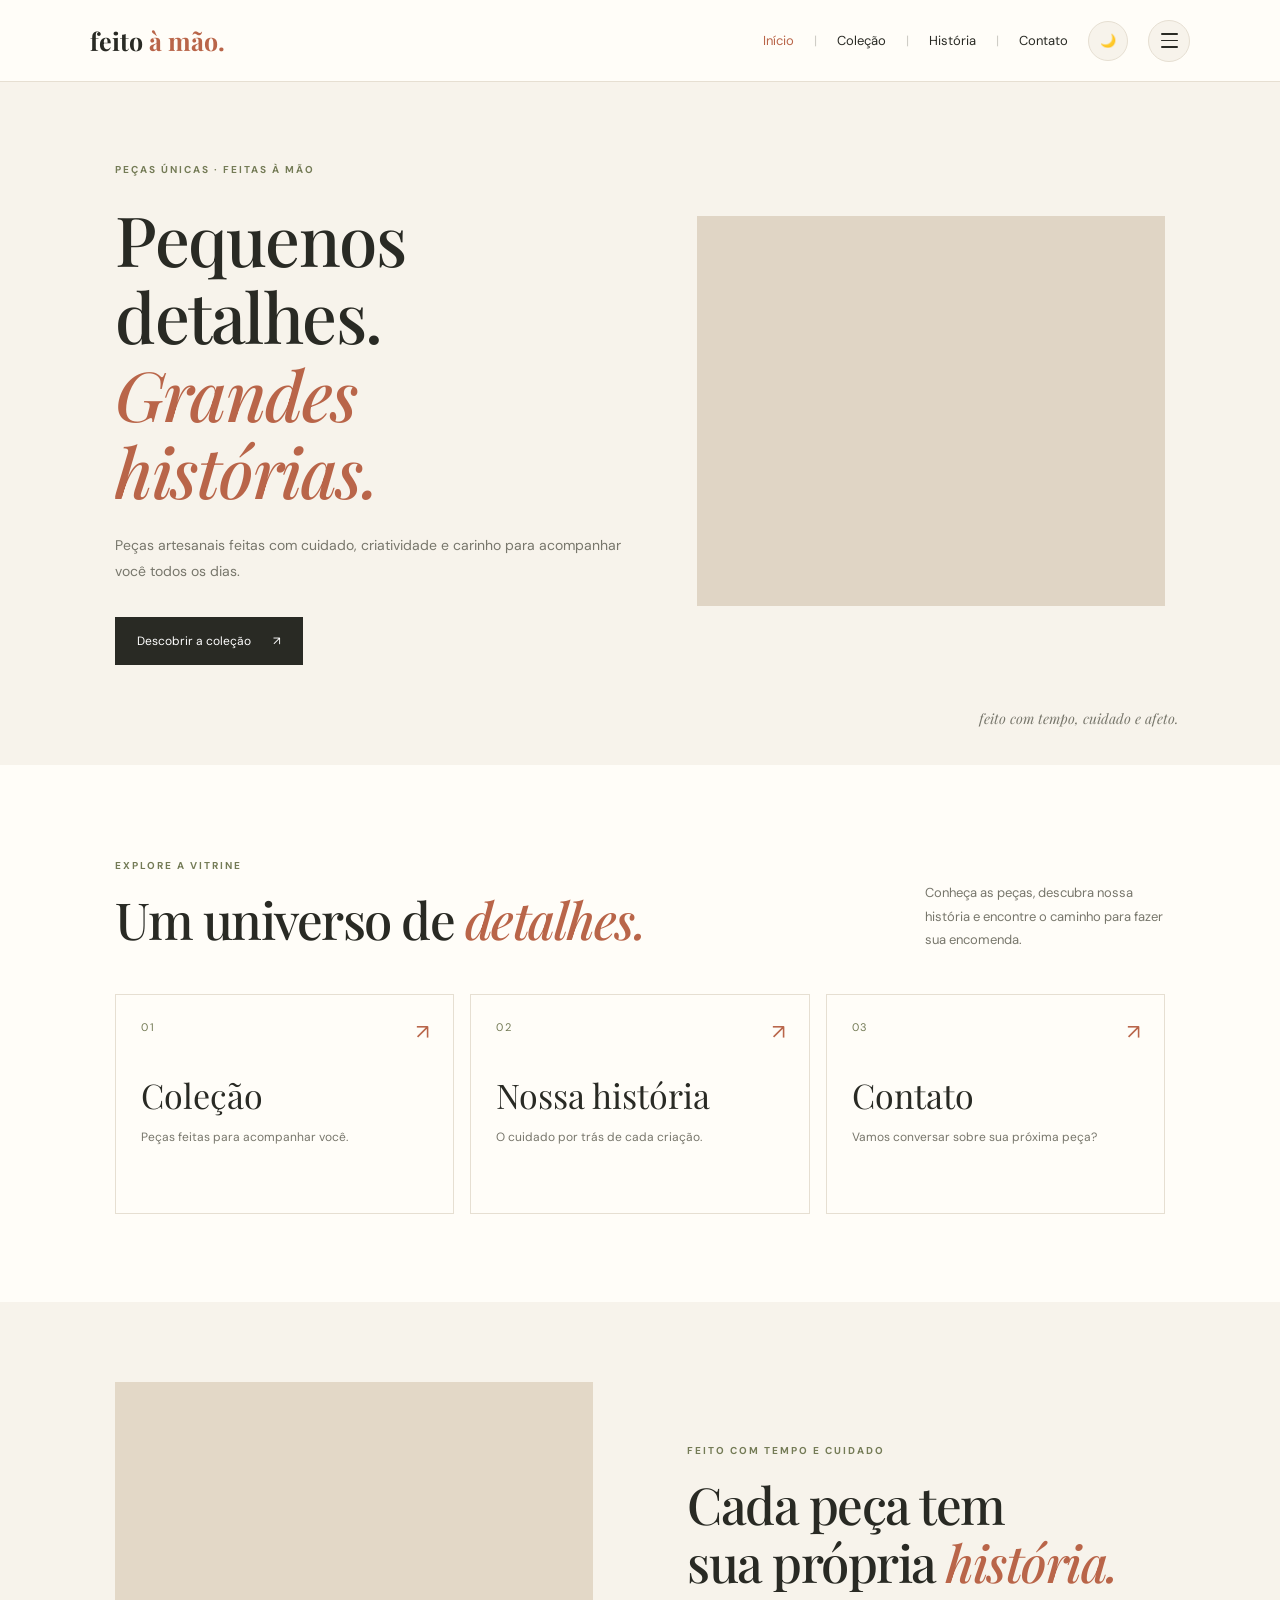
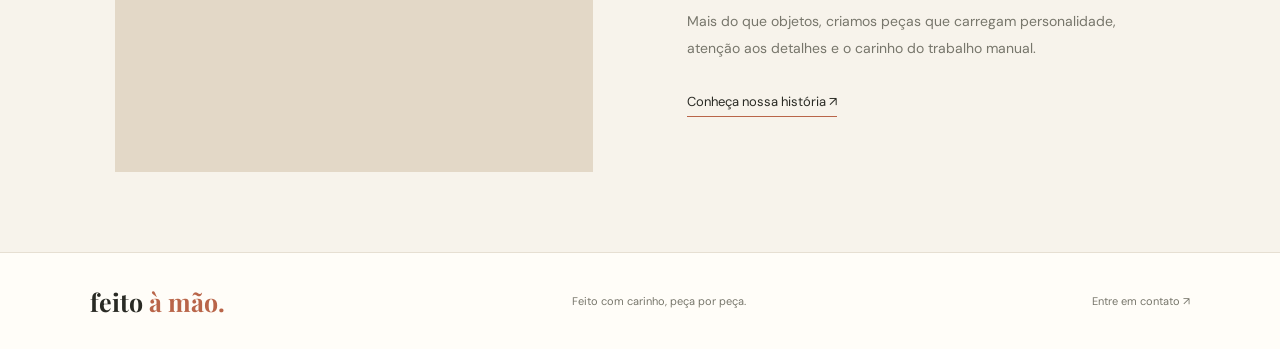
==== commit d06a1e28: "feat: nova navegação multipágina com animações (Scroll Reveal, transições) Substitui o index.html de" ====
--- a/index.html
+++ b/index.html
@@ -1,9 +1,8 @@
-
 <!DOCTYPE html>
 <html lang="pt-BR">
 <head>
   <meta charset="UTF-8">
-  <meta name="viewport" content="width=device-width, initial-scale=1.0">
+  <meta name="viewport" content="width=device-width, initial-scale=1">
   <meta name="theme-color" content="#f7f3eb">
   <meta name="description" content="Peças artesanais feitas com carinho. Conheça nossa coleção de bolsas, nécessaires e acessórios.">
   <title>Feito à Mão | Vitrine Artesanal</title>
@@ -25,164 +24,63 @@
 
   <link rel="preconnect" href="https://fonts.googleapis.com">
   <link rel="preconnect" href="https://fonts.gstatic.com" crossorigin>
-  <link href="https://fonts.googleapis.com/css2?family=DM+Sans:wght@400;500;600;700&family=Playfair+Display:wght@500;600;700&display=swap" rel="stylesheet">
-
+  <link href="https://fonts.googleapis.com/css2?family=DM+Sans:wght@400;500;600;700&family=Playfair+Display:ital,wght@0,500;0,600;0,700;1,500;1,600&display=swap" rel="stylesheet">
   <link rel="stylesheet" href="styles.css">
-  <script src="app.js" defer></script>
+  <link rel="stylesheet" href="site.css">
+  <script src="site.js" defer></script>
 </head>
 <body>
-<header class="header">
-  <a class="logo" href="#inicio">
-    feito <span>à mão.</span>
-  </a>
+  <header class="header site-header">
+    <a class="logo" href="index.html" aria-label="Feito à mão — início">feito <span>à mão.</span></a>
+    <nav class="primary-nav" aria-label="Navegação principal">
+      <a href="index.html" aria-current="page">Início</a><span class="nav-separator" aria-hidden="true">|</span>
+      <a href="pages/colecao.html">Coleção</a><span class="nav-separator" aria-hidden="true">|</span>
+      <a href="pages/historia.html">História</a><span class="nav-separator" aria-hidden="true">|</span>
+      <a href="pages/contato.html">Contato</a>
+      <button id="publicThemeToggle" class="theme-toggle" type="button" aria-label="Ativar modo escuro">🌙</button>
+      <button id="menuToggle" class="menu-toggle" type="button" aria-label="Abrir menu" aria-expanded="false" aria-controls="sideDrawer"><span></span><span></span><span></span></button>
+    </nav>
+  </header>
 
-  <nav class="primary-nav" aria-label="Navegação principal">
-
-    <a href="#catalogo">Coleção</a>
-    <span class="nav-separator" aria-hidden="true">|</span>
-
-    <a href="#sobre">Nossa história</a>
-    <span class="nav-separator" aria-hidden="true">|</span>
-
-    <a href="#contato">Contato</a>
-
-    <button id="publicThemeToggle"
-      type="button"
-      class="theme-toggle"
-      aria-label="Ativar modo escuro">
-      🌙
-    </button>
-
-    <button
-      id="menuToggle"
-      class="menu-toggle"
-      type="button"
-      aria-label="Abrir menu"
-      aria-expanded="false"
-      aria-controls="sideDrawer">
-
-      <span></span>
-      <span></span>
-      <span></span>
-
-    </button>
-
-  </nav>
-</header>
-
-<!-- Fundo escurecido -->
-<button
-  id="menuBackdrop"
-  class="menu-backdrop"
-  type="button"
-  aria-label="Fechar menu"
-  hidden>
-</button>
-
-<!-- Gaveta lateral -->
-<aside
-  id="sideDrawer"
-  class="side-drawer"
-  aria-label="Menu adicional"
-  aria-hidden="true"
-  inert>
-
-  <div class="drawer-header">
-
-    <span class="drawer-title">Menu</span>
-
-    <button
-      id="closeMenu"
-      class="drawer-close"
-      type="button"
-      aria-label="Fechar menu">
-
-      ×
-
-    </button>
-
-  </div>
-
-  <div class="drawer-content">
-
-    <a href="./admin.html" class="drawer-admin-link">
-
-      <span class="drawer-link-icon" aria-hidden="true">
-        ♙
-      </span>
-
-      <span>Área administrativa</span>
-
-      <span class="drawer-arrow" aria-hidden="true">
-        ↗
-      </span>
-
-    </a>
-
-  </div>
-
-  <div class="drawer-footer"></div>
-
-</aside>
+  <button id="menuBackdrop" class="menu-backdrop" type="button" aria-label="Fechar menu" hidden></button>
+  <aside id="sideDrawer" class="side-drawer" aria-label="Menu adicional" aria-hidden="true" inert>
+    <div class="drawer-header"><span class="drawer-title">Menu</span><button id="closeMenu" class="drawer-close" type="button" aria-label="Fechar menu">×</button></div>
+    <div class="drawer-content">
+      <a href="admin.html" class="drawer-admin-link"><span class="drawer-link-icon" aria-hidden="true">♙</span><span>Área administrativa</span><span class="drawer-arrow" aria-hidden="true">↗</span></a>
+    </div>
+    <div class="drawer-footer"></div>
+  </aside>
 
   <main>
-    <section class="hero" id="inicio">
+    <section class="hero home-hero">
       <div class="hero-text">
-        <span class="eyebrow">PEÇAS ÚNICAS · FEITAS À MÃO</span>
-        <h1>Pequenos detalhes.<br><em>Grandes histórias.</em></h1>
-        <p>Peças artesanais feitas com cuidado, criatividade e carinho para acompanhar você todos os dias.</p>
-        <a class="button" href="#catalogo">Descobrir a coleção <span>↗</span></a>
+        <span class="eyebrow reveal">PEÇAS ÚNICAS · FEITAS À MÃO</span>
+        <h1 class="text-reveal">Pequenos detalhes.<br><em>Grandes histórias.</em></h1>
+        <p class="reveal">Peças artesanais feitas com cuidado, criatividade e carinho para acompanhar você todos os dias.</p>
+        <a class="button reveal" href="pages/colecao.html">Descobrir a coleção <span>↗</span></a>
       </div>
-      <div class="hero-image" role="img" aria-label="Peças artesanais em tons naturais"></div>
-      <div class="hero-note">feito com tempo, cuidado e afeto.</div>
+      <div class="hero-image reveal" role="img" aria-label="Bolsa artesanal em tons naturais"></div>
+      <div class="hero-note reveal">feito com tempo, cuidado e afeto.</div>
     </section>
 
-    <section class="catalog section" id="catalogo">
-      <div class="section-heading">
-        <div>
-          <span class="eyebrow">ENCONTRE A SUA PEÇA</span>
-          <h2>Feito para <em>encantar.</em></h2>
-        </div>
-        <p>Cada criação tem sua própria personalidade.</p>
+    <section class="home-intro site-section">
+      <div class="section-heading reveal">
+        <div><span class="eyebrow">EXPLORE A VITRINE</span><h2 class="text-reveal">Um universo de <em>detalhes.</em></h2></div>
+        <p>Conheça as peças, descubra nossa história e encontre o caminho para fazer sua encomenda.</p>
       </div>
-
-      <div class="filters">
-        <input id="search" type="search" placeholder="Buscar produtos..." aria-label="Buscar produtos">
-        <div id="categories" class="categories"></div>
-      </div>
-
-      <div id="products" class="products"></div>
-      <p id="empty" class="empty" hidden>Nenhum produto encontrado. Tente outra busca.</p>
-    </section>
-
-    <section class="about section" id="sobre">
-      <div class="about-image" role="img" aria-label="Materiais de costura e artesanato"></div>
-      <div class="about-text">
-        <span class="eyebrow">UM POUCO DA NOSSA HISTÓRIA</span>
-        <h2>O carinho está<br>em cada <em>ponto.</em></h2>
-        <p>Acreditamos que os objetos do dia a dia podem carregar beleza, personalidade e significado.</p>
-        <p>Por isso, cada peça é preparada com atenção aos detalhes, valorizando o trabalho manual e a alegria de criar.</p>
-        <a href="#contato" class="text-link">Vamos conversar ↗</a>
+      <div class="destination-grid">
+        <a class="destination-card reveal" href="pages/colecao.html"><span class="destination-number">01</span><span class="destination-title">Coleção</span><span class="destination-arrow">↗</span><span class="destination-caption">Peças feitas para acompanhar você.</span></a>
+        <a class="destination-card reveal" href="pages/historia.html"><span class="destination-number">02</span><span class="destination-title">Nossa história</span><span class="destination-arrow">↗</span><span class="destination-caption">O cuidado por trás de cada criação.</span></a>
+        <a class="destination-card reveal" href="pages/contato.html"><span class="destination-number">03</span><span class="destination-title">Contato</span><span class="destination-arrow">↗</span><span class="destination-caption">Vamos conversar sobre sua próxima peça?</span></a>
       </div>
     </section>
 
-    <section class="contact section" id="contato">
-      <span class="eyebrow">VAMOS CRIAR UMA CONEXÃO?</span>
-      <h2>Gostou de alguma peça?</h2>
-      <p>Entre em contato para consultar disponibilidade, tirar dúvidas ou conversar sobre uma encomenda.</p>
-      <a class="button" id="contact-link" href="#catalogo">Fale conosco pelo WhatsApp ↗</a>
+    <section class="home-about site-section">
+      <div class="about-image reveal" role="img" aria-label="Materiais de costura e artesanato"></div>
+      <div class="about-text reveal"><span class="eyebrow">FEITO COM TEMPO E CUIDADO</span><h2 class="text-reveal">Cada peça tem<br>sua própria <em>história.</em></h2><p>Mais do que objetos, criamos peças que carregam personalidade, atenção aos detalhes e o carinho do trabalho manual.</p><a class="text-link" href="pages/historia.html">Conheça nossa história ↗</a></div>
     </section>
   </main>
 
-  <footer>
-    <a class="logo" href="#inicio">feito <span>à mão.</span></a>
-    <p>Feito com carinho, peça por peça.</p>
-    <a href="#inicio">Voltar ao início ↑</a>
-  </footer>
-
-  <dialog id="product-dialog" class="product-dialog">
-    <button id="close-dialog" class="close-dialog" aria-label="Fechar">×</button>
-    <div id="dialog-content"></div>
-  </dialog>
+  <footer class="site-footer"><a class="logo" href="index.html">feito <span>à mão.</span></a><p>Feito com carinho, peça por peça.</p><a href="pages/contato.html">Entre em contato ↗</a></footer>
 </body>
 </html>
--- a/styles.css
+++ b/styles.css
@@ -389,3 +389,345 @@
                 transform .2s ease;
 }
 
+
+
+
+/* =========================================
+   NAVEGAÇÃO HORIZONTAL
+========================================= */
+
+.header {
+  position: relative;
+  z-index: 30;
+}
+
+.primary-nav {
+  display: flex;
+  align-items: center;
+  gap: 15px;
+  font-size: 13px;
+}
+
+.primary-nav .nav-separator {
+  color: var(--muted);
+  opacity: 0.35;
+  font-weight: 400;
+  user-select: none;
+}
+
+.primary-nav a {
+  transition: color 0.2s ease;
+}
+
+.primary-nav a:hover {
+  color: var(--clay);
+}
+
+
+/* =========================================
+   BOTÃO DO MENU
+========================================= */
+
+.menu-toggle {
+  display: inline-flex;
+  width: 42px;
+  height: 42px;
+
+  padding: 10px;
+
+  flex-direction: column;
+  justify-content: center;
+  align-items: center;
+
+  gap: 5px;
+
+  border: 1px solid var(--line);
+  border-radius: 50%;
+
+  background: var(--cream);
+  color: var(--ink);
+
+  cursor: pointer;
+
+  transition:
+    background 0.2s ease,
+    transform 0.2s ease;
+}
+
+.menu-toggle:hover {
+  background: var(--line);
+  transform: translateY(-1px);
+}
+
+.menu-toggle span {
+  display: block;
+
+  width: 17px;
+  height: 1.5px;
+
+  border-radius: 2px;
+  background: currentColor;
+
+  transition:
+    transform 0.25s ease,
+    opacity 0.2s ease;
+}
+
+
+/* =========================================
+   FUNDO ESCURECIDO
+========================================= */
+
+.menu-backdrop {
+  position: fixed;
+  inset: 0;
+
+  z-index: 90;
+
+  border: none;
+
+  background: rgba(24, 22, 20, 0.42);
+
+  opacity: 0;
+
+  transition: opacity 0.3s ease;
+}
+
+.menu-backdrop[hidden] {
+  display: none;
+}
+
+.menu-backdrop.is-visible {
+  opacity: 1;
+}
+
+
+/* =========================================
+   GAVETA LATERAL
+========================================= */
+
+.side-drawer {
+  position: fixed;
+
+  top: 0;
+  right: 0;
+
+  z-index: 100;
+
+  display: flex;
+  flex-direction: column;
+
+  width: min(390px, 82vw);
+  height: 100vh;
+  height: 100dvh;
+
+  padding: 27px 25px;
+
+  background: var(--cream);
+  color: var(--ink);
+
+  border-left: 1px solid var(--line);
+
+  box-shadow:
+    -18px 0 55px rgba(25, 20, 15, 0.12);
+
+  transform: translateX(105%);
+
+  visibility: hidden;
+
+  transition:
+    transform 0.32s cubic-bezier(0.22, 0.75, 0.25, 1),
+    visibility 0.32s;
+}
+
+.side-drawer.is-open {
+  transform: translateX(0);
+  visibility: visible;
+}
+
+
+/* =========================================
+   CABEÇALHO DA GAVETA
+========================================= */
+
+.drawer-header {
+  display: flex;
+
+  align-items: center;
+  justify-content: space-between;
+
+  padding-bottom: 20px;
+
+  border-bottom: 1px solid var(--line);
+}
+
+.drawer-title {
+  font-family: var(--serif);
+  font-size: 23px;
+  font-weight: 600;
+}
+
+.drawer-close {
+  display: grid;
+  place-items: center;
+
+  width: 36px;
+  height: 36px;
+
+  border: none;
+  border-radius: 50%;
+
+  background: transparent;
+  color: var(--ink);
+
+  font-size: 29px;
+  line-height: 1;
+
+  cursor: pointer;
+
+  transition:
+    background 0.2s ease,
+    transform 0.2s ease;
+}
+
+.drawer-close:hover {
+  background: var(--line);
+  transform: rotate(90deg);
+}
+
+
+/* =========================================
+   CONTEÚDO DA GAVETA
+========================================= */
+
+.drawer-content {
+  padding: 18px 0;
+}
+
+.drawer-admin-link {
+  display: flex;
+  align-items: center;
+
+  gap: 12px;
+
+  min-height: 54px;
+
+  padding: 12px 4px;
+
+  border-bottom: 1px solid var(--line);
+
+  font-size: 14px;
+
+  transition:
+    color 0.2s ease,
+    padding 0.2s ease;
+}
+
+.drawer-admin-link:hover {
+  color: var(--clay);
+  padding-left: 9px;
+}
+
+.drawer-link-icon {
+  display: grid;
+  place-items: center;
+
+  width: 30px;
+  height: 30px;
+
+  border: 1px solid var(--line);
+  border-radius: 50%;
+
+  font-size: 17px;
+}
+
+.drawer-arrow {
+  margin-left: auto;
+
+  color: var(--muted);
+  font-size: 17px;
+}
+
+.drawer-footer {
+  margin-top: auto;
+
+  border-top: 1px solid var(--line);
+
+  min-height: 1px;
+}
+
+
+/* =========================================
+   ESTADO ABERTO
+========================================= */
+
+body.drawer-open {
+  overflow: hidden;
+}
+
+
+/* =========================================
+   RESPONSIVIDADE
+========================================= */
+
+@media (max-width: 700px) {
+
+  .header {
+    align-items: flex-start;
+    flex-direction: column;
+    gap: 22px;
+  }
+
+  .primary-nav {
+    width: 100%;
+
+    justify-content: space-between;
+
+    gap: 9px;
+
+    font-size: 12px;
+  }
+
+  .menu-toggle {
+    width: 38px;
+    height: 38px;
+
+    flex-shrink: 0;
+  }
+
+  .side-drawer {
+    width: min(360px, 84vw);
+    padding: 24px 21px;
+  }
+
+}
+
+@media (max-width: 380px) {
+
+  .primary-nav {
+    gap: 6px;
+    font-size: 10px;
+  }
+
+  .primary-nav .nav-separator {
+    font-size: 10px;
+  }
+
+}
+
+
+/* =========================================
+   ACESSIBILIDADE
+========================================= */
+
+@media (prefers-reduced-motion: reduce) {
+
+  .side-drawer,
+  .menu-backdrop,
+  .drawer-close,
+  .menu-toggle,
+  .drawer-admin-link {
+    transition: none !important;
+  }
+
+}
--- a/site.css
+++ b/site.css
@@ -0,0 +1,148 @@
+/* Vitrine Artesanal — navegação multipágina e animações */
+@view-transition { navigation: auto; }
+:root {
+  --cream: #f7f3eb;
+  --paper: #fffdf8;
+  --ink: #292a24;
+  --muted: #77766b;
+  --clay: #b96549;
+  --olive: #747b56;
+  --line: #e6dfd2;
+  --serif: "Playfair Display", Georgia, serif;
+  --sans: "DM Sans", Arial, sans-serif;
+}
+:root[data-public-theme="dark"] {
+  color-scheme: dark;
+  --cream: #1b1921; --paper: #121117; --ink: #f1edf5;
+  --muted: #b3aab9; --clay: #d4a0bd; --olive: #a4b58b; --line: #38323d;
+}
+body { background: var(--paper); color: var(--ink); }
+.site-header { position: relative; z-index: 30; min-height: 82px; align-items: center; }
+.primary-nav { display:flex; align-items:center; justify-content:flex-end; gap:clamp(8px,1.6vw,20px); }
+.primary-nav a { white-space:nowrap; font-size:13px; transition:color .2s ease; }
+.primary-nav a:hover, .primary-nav a[aria-current="page"] { color:var(--clay); }
+.nav-separator { color:var(--muted); opacity:.34; user-select:none; }
+.theme-toggle { display:inline-grid; place-items:center; width:40px; height:40px; flex:none; border:1px solid var(--line); border-radius:50%; background:var(--cream); color:var(--ink); cursor:pointer; transition:transform .25s,background .25s; }
+.theme-toggle:hover { transform:rotate(10deg); }
+.menu-toggle { display:inline-flex; width:42px; height:42px; flex:none; padding:10px; flex-direction:column; justify-content:center; align-items:center; gap:5px; border:1px solid var(--line); border-radius:50%; background:var(--cream); color:var(--ink); cursor:pointer; }
+.menu-toggle span { width:17px; height:1.5px; background:currentColor; border-radius:2px; }
+.menu-backdrop { position:fixed; inset:0; z-index:90; border:0; background:rgba(24,22,20,.46); opacity:0; transition:opacity .32s ease; }
+.menu-backdrop[hidden] { display:none; }
+.menu-backdrop.is-visible { opacity:1; }
+.side-drawer { position:fixed; inset:0 0 0 auto; z-index:100; display:flex; flex-direction:column; width:min(390px,82vw); height:100vh; height:100dvh; padding:27px 25px; background:var(--cream); color:var(--ink); border-left:1px solid var(--line); box-shadow:-18px 0 55px rgba(25,20,15,.12); transform:translateX(105%); visibility:hidden; transition:transform .34s cubic-bezier(.22,.75,.25,1),visibility .34s; }
+.side-drawer.is-open { transform:translateX(0); visibility:visible; }
+.drawer-header { display:flex; align-items:center; justify-content:space-between; padding-bottom:20px; border-bottom:1px solid var(--line); }
+.drawer-title { font-family:var(--serif); font-size:23px; font-weight:600; }
+.drawer-close { display:grid; place-items:center; width:36px; height:36px; border:0; border-radius:50%; background:transparent; color:var(--ink); font-size:29px; cursor:pointer; transition:background .2s,transform .2s; }
+.drawer-close:hover { background:var(--line); transform:rotate(90deg); }
+.drawer-content { padding:18px 0; }
+.drawer-admin-link { display:flex; align-items:center; gap:12px; min-height:54px; padding:12px 4px; border-bottom:1px solid var(--line); font-size:14px; transition:color .2s,padding .2s; }
+.drawer-admin-link:hover { color:var(--clay); padding-left:9px; }
+.drawer-link-icon { display:grid; place-items:center; width:30px; height:30px; border:1px solid var(--line); border-radius:50%; font-size:17px; }
+.drawer-arrow { margin-left:auto; color:var(--muted); font-size:17px; }
+.drawer-footer { margin-top:auto; min-height:1px; border-top:1px solid var(--line); }
+body.drawer-open { overflow:hidden; }
+.home-hero { min-height:570px; }
+.home-intro, .site-section { padding:88px 9%; }
+.destination-grid { display:grid; grid-template-columns:repeat(3,minmax(0,1fr)); gap:16px; }
+.destination-card { position:relative; display:flex; min-height:220px; flex-direction:column; padding:25px; border:1px solid var(--line); background:var(--paper); transition:transform .3s,border-color .3s,background .3s; }
+.destination-card:hover { transform:translateY(-5px); border-color:var(--clay); background:var(--cream); }
+.destination-number { color:var(--olive); font-size:11px; letter-spacing:1.5px; }
+.destination-title { margin-top:38px; font-family:var(--serif); font-size:clamp(23px,2.7vw,34px); }
+.destination-arrow { position:absolute; top:23px; right:24px; color:var(--clay); font-size:21px; }
+.destination-caption { margin-top:9px; color:var(--muted); font-size:12px; line-height:1.7; }
+.home-about, .story-layout { display:grid; grid-template-columns:1fr 1fr; align-items:center; gap:9%; padding:80px 9%; background:var(--cream); }
+.about-image, .story-image { min-height:390px; background:#e3d8c7 url("https://images.unsplash.com/photo-1452860606245-08befc0ff44b?auto=format&fit=crop&w=1000&q=85") center/cover; }
+.about-text { max-width:470px; }
+.about-text p, .story-copy p, .contact-panel p { color:var(--muted); font-size:14px; line-height:1.9; }
+.site-footer { padding:30px 7%; display:flex; align-items:center; justify-content:space-between; gap:20px; border-top:1px solid var(--line); background:var(--paper); }
+.site-footer p, .site-footer>a:last-child { color:var(--muted); font-size:11px; }
+.inner-page { min-height:65vh; }
+.page-hero { padding:85px 9% 55px; background:var(--cream); }
+.page-hero h1 { margin:18px 0; font-size:clamp(43px,6vw,72px); }
+.page-hero h1 em, .story-copy h2 em { color:var(--clay); }
+.page-hero p { max-width:620px; color:var(--muted); font-size:15px; line-height:1.9; }
+.collection-section { padding:55px 9% 90px; }
+.collection-section .filters { display:flex; flex-wrap:wrap; gap:15px; margin-bottom:30px; }
+.collection-section #search { flex:1; min-width:190px; padding:13px 15px; background:var(--cream); color:var(--ink); border:1px solid var(--line); }
+.categories { display:flex; flex-wrap:wrap; gap:8px; }
+.category-button { padding:12px 15px; border:1px solid var(--line); background:transparent; color:var(--ink); cursor:pointer; font-size:12px; transition:background .2s,color .2s; }
+.category-button.active,.category-button:hover { background:var(--olive); color:white; border-color:var(--olive); }
+.products { display:grid; grid-template-columns:repeat(3,minmax(0,1fr)); gap:30px 20px; }
+.product-card { min-width:0; cursor:pointer; outline-offset:4px; }
+.product-image { position:relative; aspect-ratio:4/4.6; overflow:hidden; background:var(--cream); }
+.product-image img { width:100%; height:100%; object-fit:cover; transition:transform .55s cubic-bezier(.2,.7,.2,1); }
+.product-card:hover img { transform:scale(1.055); }
+.product-status { position:absolute; top:12px; left:12px; padding:7px 9px; background:var(--paper); color:var(--ink); font-size:10px; }
+.product-info { padding:15px 2px; }
+.product-info h3 { margin:0 0 7px; font-family:var(--serif); font-size:20px; font-weight:500; }
+.product-info p { margin:0; color:var(--muted); font-size:12px; }
+.product-price { display:block; margin-top:12px; font-size:14px; font-weight:700; }
+.collection-status,.empty { color:var(--muted); font-size:12px; text-align:center; padding:20px; }
+.site-product-dialog { width:min(680px,calc(100% - 28px)); max-height:90vh; padding:30px; overflow:auto; border:1px solid var(--line); background:var(--paper); color:var(--ink); }
+.site-product-dialog::backdrop { background:rgba(15,13,12,.65); backdrop-filter:blur(3px); }
+.site-product-dialog .close-dialog { float:right; border:0; background:transparent; color:var(--ink); font-size:30px; cursor:pointer; }
+.gallery-main { position:relative; margin:12px 0 20px; background:var(--cream); }
+.gallery-main img { display:block; width:100%; max-height:430px; aspect-ratio:4/3; object-fit:contain; }
+.gallery-controls { display:flex; align-items:center; justify-content:center; gap:15px; margin:12px 0; }
+.gallery-controls button { width:36px; height:36px; border:1px solid var(--line); border-radius:50%; background:var(--cream); color:var(--ink); cursor:pointer; }
+.gallery-count { color:var(--muted); font-size:12px; }
+.dialog-description { color:var(--muted); line-height:1.8; }
+.story-layout { padding-top:65px; padding-bottom:85px; }
+.story-copy { max-width:490px; }
+.story-copy h2 { font-family:var(--serif); font-size:clamp(34px,4vw,52px); font-weight:500; }
+.story-copy .button { margin-top:15px; }
+.quote-band { padding:55px 9%; text-align:center; }
+.quote-band p { margin:0; font-family:var(--serif); font-size:clamp(23px,3vw,36px); font-style:italic; }
+.contact-page .page-hero { padding-bottom:75px; }
+.contact-panel { display:flex; align-items:center; justify-content:space-between; gap:30px; margin:65px auto 90px; padding:45px; width:min(900px,82%); background:var(--cream); }
+.contact-panel>div:first-child { max-width:500px; }
+.contact-panel h2 { font-family:var(--serif); font-size:clamp(28px,4vw,42px); font-weight:500; }
+.contact-mark { flex:none; color:var(--clay); font-family:var(--serif); font-size:clamp(35px,5vw,60px); font-weight:700; line-height:.95; text-align:right; }
+.contact-mark em { font-weight:500; }
+.text-link { display:inline-block; margin-top:18px; padding-bottom:6px; border-bottom:1px solid var(--clay); font-size:13px; }
+.reveal { opacity:0; transform:translateY(22px); transition:opacity .75s ease,transform .75s cubic-bezier(.2,.7,.2,1); }
+.reveal.is-visible { opacity:1; transform:translateY(0); }
+.text-reveal { clip-path:inset(0 0 100% 0); animation:textReveal .95s cubic-bezier(.2,.7,.2,1) .12s forwards; }
+@keyframes textReveal { to { clip-path:inset(0 0 0 0); } }
+::view-transition-old(root) { animation:pageOut .18s ease both; }
+::view-transition-new(root) { animation:pageIn .38s cubic-bezier(.2,.7,.2,1) both; }
+@keyframes pageOut { to { opacity:0; transform:translateY(-7px); } }
+@keyframes pageIn { from { opacity:0; transform:translateY(10px); } to { opacity:1; transform:translateY(0); } }
+:root[data-public-theme="dark"] .hero,:root[data-public-theme="dark"] .home-about,:root[data-public-theme="dark"] .story-layout,:root[data-public-theme="dark"] .page-hero,:root[data-public-theme="dark"] .destination-card { background-color:var(--cream); }
+:root[data-public-theme="dark"] .destination-card { color:var(--ink); }
+:root[data-public-theme="dark"] .category-button.active,:root[data-public-theme="dark"] .category-button:hover { color:#17151c; }
+:root[data-public-theme="dark"] .button,:root[data-public-theme="dark"] .button:hover { background:var(--clay)!important; border-color:var(--clay)!important; color:#211923!important; }
+@media(max-width:760px) {
+ .site-header { align-items:flex-start; flex-direction:column; gap:18px; padding:17px 5%; }
+ .primary-nav { width:100%; justify-content:space-between; gap:7px; font-size:11px; }
+ .primary-nav a { font-size:11px; }
+ .theme-toggle { width:36px;height:36px; }
+ .menu-toggle { width:38px;height:38px; }
+ .home-hero { grid-template-columns:1fr; padding:48px 6% 72px; gap:26px; }
+ .home-hero .hero-image { min-height:290px; }
+ .home-intro,.site-section { padding:60px 6%; }
+ .destination-grid { grid-template-columns:1fr; }
+ .destination-card { min-height:170px; }
+ .home-about,.story-layout { grid-template-columns:1fr; gap:30px; padding:60px 6%; }
+ .about-image,.story-image { min-height:280px; }
+ .page-hero { padding:60px 6% 38px; }
+ .collection-section { padding:38px 6% 65px; }
+ .products { grid-template-columns:repeat(2,minmax(0,1fr)); gap:23px 13px; }
+ .product-info h3 { font-size:17px; }
+ .contact-panel { width:88%; margin:40px auto 65px; padding:28px; }
+ .contact-mark { display:none; }
+ .site-footer { padding:25px 6%; flex-wrap:wrap; }
+ .site-footer p { order:3;width:100%; }
+}
+@media(max-width:390px) {
+ .primary-nav { gap:5px; }
+ .primary-nav a { font-size:10px; }
+ .nav-separator { font-size:10px; }
+ .products { grid-template-columns:1fr; }
+ .product-image { aspect-ratio:4/3.5; }
+}
+@media(prefers-reduced-motion:reduce) {
+ *,*::before,*::after { scroll-behavior:auto!important; animation-duration:.01ms!important; transition-duration:.01ms!important; }
+ .reveal { opacity:1; transform:none; }
+}
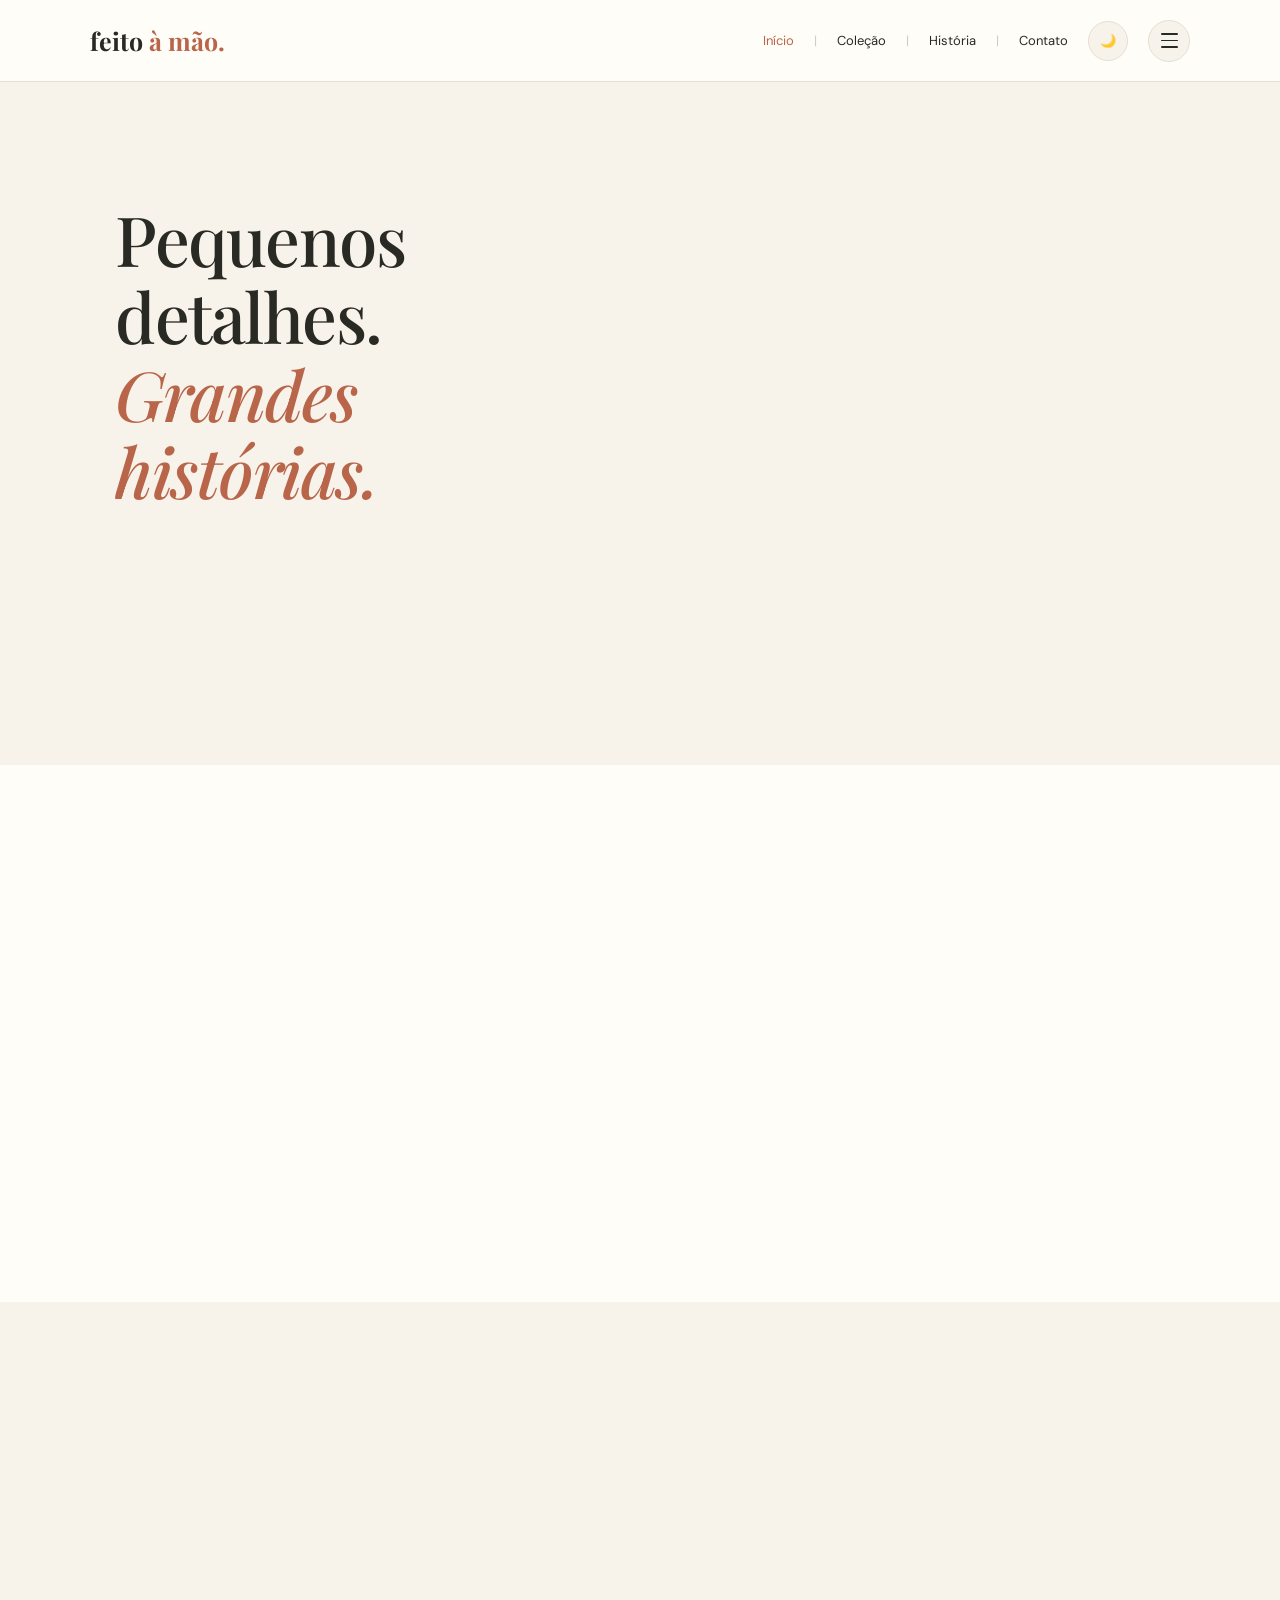
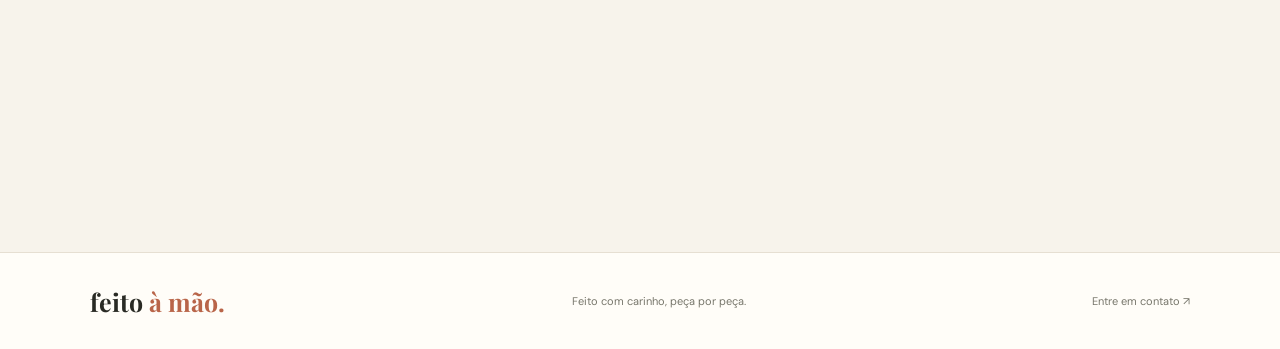
==== commit 43193ac7: "Corrige imagem de prévia social da vitrine" ====
--- a/index.html
+++ b/index.html
@@ -14,13 +14,12 @@
   <meta property="og:title" content="Feito à Mão | Vitrine Artesanal">
   <meta property="og:description" content="Peças artesanais feitas com carinho. Conheça nossa coleção de bolsas, nécessaires e acessórios.">
   <meta property="og:url" content="https://guilhermechieregato7-beep.github.io/website-/">
-  <!-- TODO: troque pela URL da foto de capa quando tiver uma pronta (ideal: 1200x630px, até ~300 KB) -->
-  <meta property="og:image" content="https://guilhermechieregato7-beep.github.io/website-/og-image.jpg">
+  <meta property="og:image" content="https://images.unsplash.com/photo-1452860606245-08befc0ff44b?auto=format&amp;fit=crop&amp;w=1200&amp;h=630&amp;q=80">
 
   <meta name="twitter:card" content="summary_large_image">
   <meta name="twitter:title" content="Feito à Mão | Vitrine Artesanal">
   <meta name="twitter:description" content="Peças artesanais feitas com carinho. Conheça nossa coleção de bolsas, nécessaires e acessórios.">
-  <meta name="twitter:image" content="https://guilhermechieregato7-beep.github.io/website-/og-image.jpg">
+  <meta name="twitter:image" content="https://images.unsplash.com/photo-1452860606245-08befc0ff44b?auto=format&amp;fit=crop&amp;w=1200&amp;h=630&amp;q=80">
 
   <link rel="preconnect" href="https://fonts.googleapis.com">
   <link rel="preconnect" href="https://fonts.gstatic.com" crossorigin>
